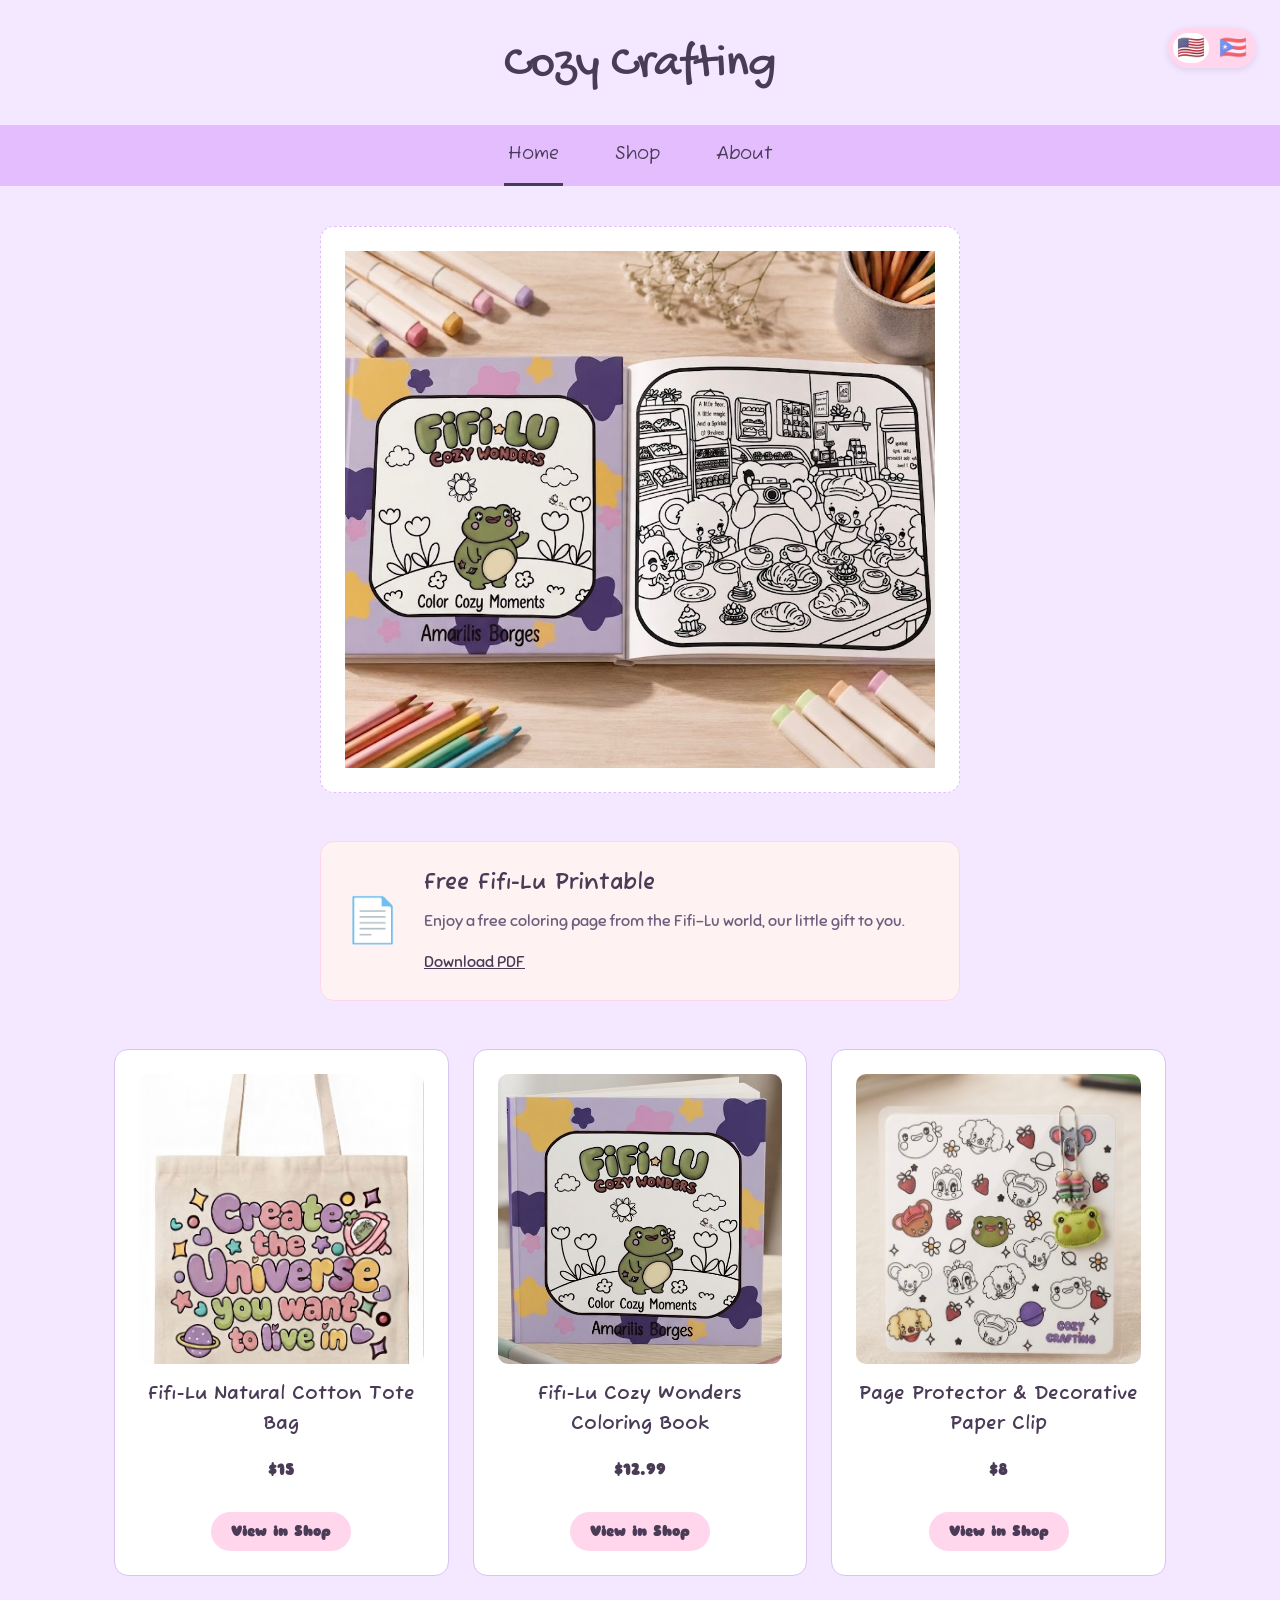
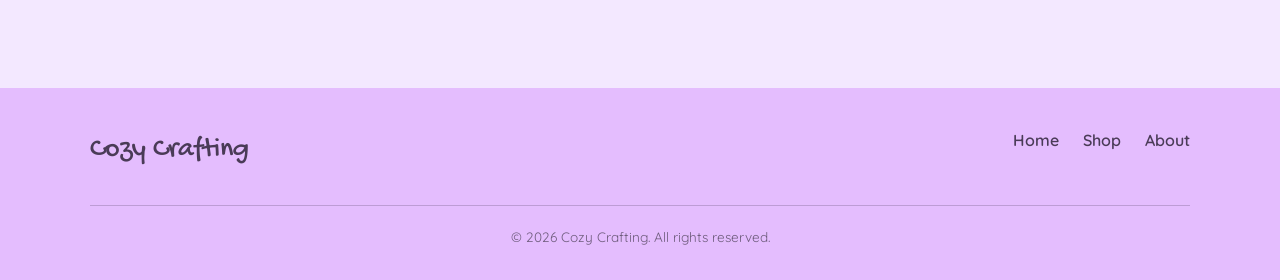
==== index.html @ b417ae80 "edited file" ====
<!DOCTYPE html>
<html lang="en">
<head>
  <meta charset="UTF-8" />
  <meta name="viewport" content="width=device-width, initial-scale=1.0" />
  <link rel="icon" type="image/png" href="/assets/c2.png">
  <link rel="apple-touch-icon" href="/assets/c2.png">
  <meta name="apple-mobile-web-app-title" content="Cozy Crafting">
  <title data-en="Cozy Crafting | Handmade with Love" data-es="Cozy Crafting | Hecho a Mano con Amor">Cozy Crafting | Handmade with Love</title>
  <link rel="stylesheet" href="styles.css" />
  <style>
    .site-container {
      position: relative;
      min-height: 800px;
    }
    .real-content {
      padding: 20px;
    }

  </style>
</head>
<body>

  <header class="site-header">
    <a href="index.html" class="site-title">Cozy Crafting</a>

    <div class="lang-toggle" role="group" aria-label="Language selector">
      <button class="lang-btn" data-lang-btn="en" aria-pressed="true" aria-label="English">
        <span class="flag" aria-hidden="true">🇺🇸</span>
      </button>
      <button class="lang-btn" data-lang-btn="es" aria-pressed="false" aria-label="Español">
        <span class="flag" aria-hidden="true">🇵🇷</span>
      </button>
    </div>
  </header>

  <nav class="site-nav">
    <ul>
      <li><a href="index.html" class="active" data-en="Home" data-es="Inicio">Home</a></li>
      <li><a href="shop.html" data-en="Shop" data-es="Tienda">Shop</a></li>
      <li><a href="about.html" data-en="About" data-es="Acerca de">About</a></li>
    </ul>
  </nav>

  <main>

    <div class="site-container">
      <!-- Hero card: Fifi-Lu Cozy Wonders Coloring book (current main product) -->
      <section class="card hero-card">
        <img class="product-photo" src="/assets/fifi-book-2.jpeg" alt=" Fifi-Lu Cozy Wonders" data-lightbox tabindex="0" role="button" aria-label="Enlarge photo" />
      </section>

      <!-- Free download promo -->
      <section class="card promo-card">
        <div class="promo-icon" aria-hidden="true">📄</div>
        <div class="promo-info">
          <h2 data-en="Free Fifi-Lu Printable" data-es="Imprimible Gratis de Fifi-Lu">Free Fifi-Lu Printable</h2>
          <p data-en="Enjoy a free coloring page from the Fifi-Lu world, our little gift to you." data-es="Disfruta de una página para colorear gratis del mundo de Fifi-Lu, nuestro pequeño regalo para ti.">Enjoy a free coloring page from the Fifi-Lu world, our little gift to you.</p>
          <a class="shop-link" href="/assets/FreeArtwork.pdf" download data-en="Download PDF" data-es="Descargar PDF">Download PDF</a>
        </div>
      </section>

      <!-- Featured products -->
      <section class="product-grid" aria-label="Featured products">
        <div class="card product-card">
          <img class="product-photo" src="/assets/fifi-tote.jpeg" alt="Fifi-Lu Natural Cotton Tote Bag" data-lightbox tabindex="0" role="button" aria-label="Enlarge photo" />
          <h3 data-en="Fifi-Lu Natural Cotton Tote Bag" data-es="Bolso Tote Fifi-Lu de Algodón Natural">Fifi-Lu Natural Cotton Tote Bag</h3>
          <p class="price-tag">$15</p>
          <a class="shop-link" href="shop.html#tote-bag" data-en="View in Shop" data-es="Ver en la Tienda">View in Shop</a>
        </div>
        <div class="card product-card">
          <img class="product-photo" src="/assets/fifi-book-1.jpeg" alt="Fifi-Lu Cozy Wonders Coloring Book" data-lightbox tabindex="0" role="button" aria-label="Enlarge photo" />
          <h3 data-en="Fifi-Lu Cozy Wonders Coloring Book" data-es="Libro para Colorear Fifi-Lu Cozy Wonders">Fifi-Lu Cozy Wonders Coloring Book</h3>
          <p class="price-tag">$12.99</p>
          <a class="shop-link" href="shop.html#coloring-book" data-en="View in Shop" data-es="Ver en la Tienda">View in Shop</a>
        </div>
        <div class="card product-card">
          <img class="product-photo" src="/assets/fifi-clip.jpeg" alt="Page Protector & Decorative Paper Clip" data-lightbox tabindex="0" role="button" aria-label="Enlarge photo" />
          <h3 data-en="Page Protector &amp; Decorative Paper Clip" data-es="Protector de Página y Clip Decorativo">Page Protector &amp; Decorative Paper Clip</h3>
          <p class="price-tag">$8</p>
          <a class="shop-link" href="shop.html#page-protector" data-en="View in Shop" data-es="Ver en la Tienda">View in Shop</a>
        </div>
      </section>
    </div>

  </main>

  <footer class="site-footer">
    <div class="footer-inner">
      <div class="footer-brand">Cozy Crafting</div>
      <nav class="footer-nav" aria-label="Footer navigation">
        <ul>
          <li><a href="index.html" data-en="Home" data-es="Inicio">Home</a></li>
          <li><a href="shop.html" data-en="Shop" data-es="Tienda">Shop</a></li>
          <li><a href="about.html" data-en="About" data-es="Acerca de">About</a></li>
        </ul>
      </nav>
    </div>
    <p class="footer-bottom" data-en="© 2026 Cozy Crafting. All rights reserved." data-es="© 2026 Cozy Crafting. Todos los derechos reservados.">© 2026 Cozy Crafting. All rights reserved.</p>
  </footer>

  <script src="script.js"></script>
</body>
</html>
---- styles.css ----
/* ============================================
   Cozy Crafting — styles.css
   Palette: "Lilás Dream"
   ============================================ */

@import url('https://fonts.googleapis.com/css2?family=Gochi+Hand&family=Fuzzy+Bubbles:wght@400;700&family=Sniglet:wght@400;800&family=Quicksand:wght@400;500;600;700&display=swap');

:root {
  /* Lilás Dream palette (from client's actual brand palette) */
  --lilac-deep:   #E4BDFE;
  --lilac-mid:    #D8C4F2;
  --lilac-light:  #F3E8FF;
  --pink-soft:    #FFD6EC;
  --pink-pale:    #FFF2F2;

  /* Working aliases so the rest of the file reads by role, not by hex */
  --color-bg:        var(--lilac-light);
  --color-surface:   #FFFFFF;
  --color-nav:       var(--lilac-deep);
  --color-accent:    var(--lilac-mid);
  --color-accent-2:  var(--pink-soft);
  --color-border:    var(--lilac-mid);
  --color-text:      #4A3B57;
  --color-text-soft: #6E5C7C;
  --color-text-nav:  #4A3B57;

  /* Type */
  --font-display: 'Gochi Hand', cursive;      /* h1 */
  --font-heading: 'Fuzzy Bubbles', cursive;   /* h2, h3 */
  --font-body:    'Sniglet', sans-serif;      /* p */
  --font-footer:  'Quicksand', sans-serif;    /* footer */

  --radius: 14px;
  --max-width: 1100px;
}

* {
  box-sizing: border-box;
}

html {
  scroll-behavior: smooth;
}

body {
  margin: 0;
  background: var(--color-bg);
  color: var(--color-text);
  font-family: var(--font-body);
  line-height: 1.6;
}

img {
  max-width: 100%;
  display: block;
}

a {
  color: inherit;
}

/* ---------- Header ---------- */
.site-header {
  display: flex;
  align-items: center;
  justify-content: center;
  position: relative;
  padding: 1.75rem 1.5rem 1.25rem;
  background: var(--color-bg);
}

.site-title {
  font-family: var(--font-display);
  font-size: 3rem;
  font-weight: 400;
  margin: 0;
  color: var(--color-text);
  text-decoration: none;
}

/* Language toggle (flag pair, top right) */
.lang-toggle {
  position: absolute;
  top: 1.75rem;
  right: 1.5rem;
  display: flex;
  gap: 0.4rem;
  background: var(--color-accent-2);
  padding: 0.3rem;
  border-radius: 999px;
  box-shadow: 0 2px 6px rgba(150, 100, 170, 0.2);
}

.lang-btn {
  border: none;
  background: transparent;
  cursor: pointer;
  padding: 0.25rem;
  border-radius: 999px;
  line-height: 0;
  opacity: 0.55;
  transition: opacity 0.2s ease, transform 0.2s ease;
}

.lang-btn .flag {
  font-size: 1.4rem;
  line-height: 1;
}

.lang-btn:hover {
  transform: translateY(-1px);
}

.lang-btn.active {
  opacity: 1;
  background: var(--color-surface);
}

/* ---------- Nav ---------- */
.site-nav {
  background: var(--color-nav);
}

.site-nav ul {
  list-style: none;
  margin: 0;
  padding: 0;
  display: flex;
  justify-content: center;
  gap: 3rem;
  flex-wrap: wrap;
}

.site-nav a {
  display: block;
  padding: 0.9rem 0.25rem;
  font-family: var(--font-heading);
  font-size: 1.15rem;
  color: var(--color-text-nav);
  text-decoration: none;
  border-bottom: 3px solid transparent;
  transition: border-color 0.2s ease;
}

.site-nav a:hover,
.site-nav a.active {
  border-bottom-color: var(--color-text-nav);
}

/* ---------- Main / layout ---------- */
main {
  max-width: var(--max-width);
  margin: 0 auto;
  padding: 2.5rem 1.5rem 4rem;
}

.page-heading {
  font-family: var(--font-heading);
  font-size: 2rem;
  text-align: center;
  margin: 0 0 0.5rem;
}

.page-subheading {
  text-align: center;
  color: var(--color-text-soft);
  max-width: 40rem;
  margin: 0 auto 2.5rem;
}

/* ---------- Cards ---------- */
.card {
  background: var(--color-surface);
  border: 1px solid var(--color-border);
  border-radius: var(--radius);
  padding: 1.5rem;
}

.card h3 {
  font-family: var(--font-heading);
  margin-top: 0;
}

/* Hero card */
.hero-card {
  max-width: 40rem;
  margin: 0 auto 3rem;
  min-height: 320px;
  display: flex;
  align-items: center;
  justify-content: center;
  text-align: center;
  border-style: dashed;
  border-color: var(--lilac-deep);
  color: var(--color-text-soft);
}

/* Feature grid (2x2 on desktop) */
.feature-grid {
  display: grid;
  grid-template-columns: repeat(2, minmax(0, 1fr));
  gap: 1.5rem;
  max-width: 44rem;
  margin: 0 auto;
}

.feature-card {
  min-height: 180px;
  display: flex;
  align-items: center;
  justify-content: center;
  text-align: center;
  border-style: dashed;
  color: var(--color-text-soft);
}

/* Shop grid (homepage teaser cards) */
.product-grid {
  display: grid;
  grid-template-columns: repeat(auto-fit, minmax(220px, 1fr));
  gap: 1.5rem;
}

.product-card {
  text-align: center;
}

.product-card .product-photo,
.product-card .product-image-placeholder {
  width: 100%;
  height: 290px;
  border-radius: 10px;
  object-fit: cover;
  margin-bottom: 1rem;
  background: var(--color-accent-2);
}

.product-card .price-tag {
  font-weight: 700;
  color: var(--color-text);
}

.product-card .shop-link {
  display: inline-block;
  margin-top: 0.75rem;
  padding: 0.5rem 1.25rem;
  border-radius: 999px;
  background: var(--color-accent-2);
  color: var(--color-text);
  text-decoration: none;
  font-weight: 700;
  font-size: 0.9rem;
  transition: background 0.2s ease;
}

.product-card .shop-link:hover {
  background: var(--lilac-deep);
}

/* Full product listings (shop page) */
.shop-listings {
  display: flex;
  flex-direction: column;
  gap: 2.5rem;
  max-width: 48rem;
  margin: 0 auto;
}

.product-listing {
  display: flex;
  flex-wrap: wrap;
  gap: 1.75rem;
  scroll-margin-top: 1.5rem;
}

.product-photos {
  flex: 0 0 290px;
  max-width: 260px;
  display: flex;
  flex-direction: column;
  gap: 0.5rem;
}

.product-photos img {
  width: 100%;
  border-radius: 10px;
  object-fit: cover;
}

.product-info {
  flex: 1 1 260px;
}

.product-info .price-tag {
  font-family: var(--font-heading);
  font-size: 1.35rem;
  margin: 0 0 1rem;
}

.product-info .details-list {
  margin: 1rem 0 0;
  padding-left: 1.1rem;
}

.product-info .details-list li {
  margin-bottom: 0.35rem;
}

/* About page */
.about-content {
  max-width: 40rem;
  margin: 0 auto 2rem;
  display: grid;
  gap: 2rem;
}

.about-photo {
  height: 500px;
  border-radius: var(--radius);
  overflow: hidden;
}

.about-photo img {
  width: 100%;
  height: 100%;
  object-fit: cover;
  display: block;
}

/* ---------- Footer ---------- */
.site-footer {
  background: var(--color-nav);
  font-family: var(--font-footer);
  padding: 2.5rem 1.5rem 2rem;
  margin-top: 3rem;
}

.footer-inner {
  max-width: var(--max-width);
  margin: 0 auto;
  display: flex;
  flex-wrap: wrap;
  gap: 2rem;
  justify-content: space-between;
  align-items: flex-start;
}

.footer-brand {
  font-family: var(--font-display);
  font-size: 1.75rem;
}

.footer-nav ul {
  list-style: none;
  margin: 0;
  padding: 0;
  display: flex;
  gap: 1.5rem;
}

.footer-nav a {
  text-decoration: none;
  font-weight: 600;
}

.footer-bottom {
  max-width: var(--max-width);
  margin: 2rem auto 0;
  padding-top: 1.25rem;
  border-top: 1px solid rgba(74, 59, 87, 0.25);
  font-size: 0.85rem;
  text-align: center;
  color: var(--color-text-soft);
}

/* ---------- Promo card (free download) ---------- */
.promo-card {
  max-width: 40rem;
  margin: 0 auto 3rem;
  display: flex;
  align-items: center;
  gap: 1.5rem;
  background: var(--pink-pale);
  border-color: var(--pink-soft);
}

.promo-icon {
  flex: 0 0 auto;
  font-size: 2.75rem;
  line-height: 1;
}

.promo-info h2 {
  font-family: var(--font-heading);
  margin: 0 0 0.4rem;
  font-size: 1.4rem;
}

.promo-info p {
  margin: 0 0 1rem;
  color: var(--color-text-soft);
}

/* ---------- Modal / Lightbox ---------- */
body.modal-open {
  overflow: hidden;
}

.modal-overlay {
  position: fixed;
  inset: 0;
  background: rgba(74, 59, 87, 0.55);
  display: flex;
  align-items: center;
  justify-content: center;
  padding: 1.5rem;
  z-index: 100;
}

.modal-overlay[hidden] {
  display: none;
}

.modal-window {
  position: relative;
  background: var(--color-surface);
  border-radius: var(--radius);
  max-width: 42rem;
  width: 100%;
  max-height: 90vh;
  overflow-y: auto;
  padding: 2rem;
  box-shadow: 0 12px 30px rgba(74, 59, 87, 0.35);
}

.modal-close {
  position: absolute;
  top: 0.75rem;
  right: 0.75rem;
  width: 2.25rem;
  height: 2.25rem;
  border: none;
  border-radius: 50%;
  background: var(--color-accent-2);
  color: var(--color-text);
  font-size: 1.5rem;
  line-height: 1;
  cursor: pointer;
  display: flex;
  align-items: center;
  justify-content: center;
  transition: background 0.2s ease;
}

.modal-close:hover {
  background: var(--lilac-deep);
}

.modal-photo {
  width: 100%;
  max-height: 80vh;
  object-fit: contain;
  border-radius: 10px;
  display: block;
}

/* Enlarged product card inside the modal (shop page) */
.modal-window .product-listing {
  border: none;
  padding: 0;
  gap: 1.5rem;
}

.modal-window .product-photos {
  flex: 0 0 280px;
  max-width: 280px;
}

/* Clickable affordances */
.product-info h3[data-expand-card] {
  cursor: pointer;
  text-decoration: underline dotted;
  text-underline-offset: 4px;
}

.product-info h3[data-expand-card]:hover {
  color: var(--lilac-deep);
}

[data-lightbox] {
  cursor: zoom-in;
}

@media (max-width: 480px) {
  .promo-card {
    flex-direction: column;
    text-align: center;
  }
}

/* ---------- Responsive ---------- */
@media (max-width: 600px) {
  .site-title {
    font-size: 2.25rem;
  }

  .lang-toggle {
    top: 1.1rem;
    right: 1rem;
  }

  .site-nav ul {
    gap: 1.5rem;
  }

  .feature-grid {
    grid-template-columns: 1fr;
  }

  .footer-inner {
    flex-direction: column;
  }
}

/* Respect reduced motion preferences */
@media (prefers-reduced-motion: reduce) {
  html {
    scroll-behavior: auto;
  }

  * {
    transition: none !important;
  }
}

/* Visible keyboard focus */
a:focus-visible,
button:focus-visible {
  outline: 2px solid var(--lilac-deep);
  outline-offset: 2px;
}
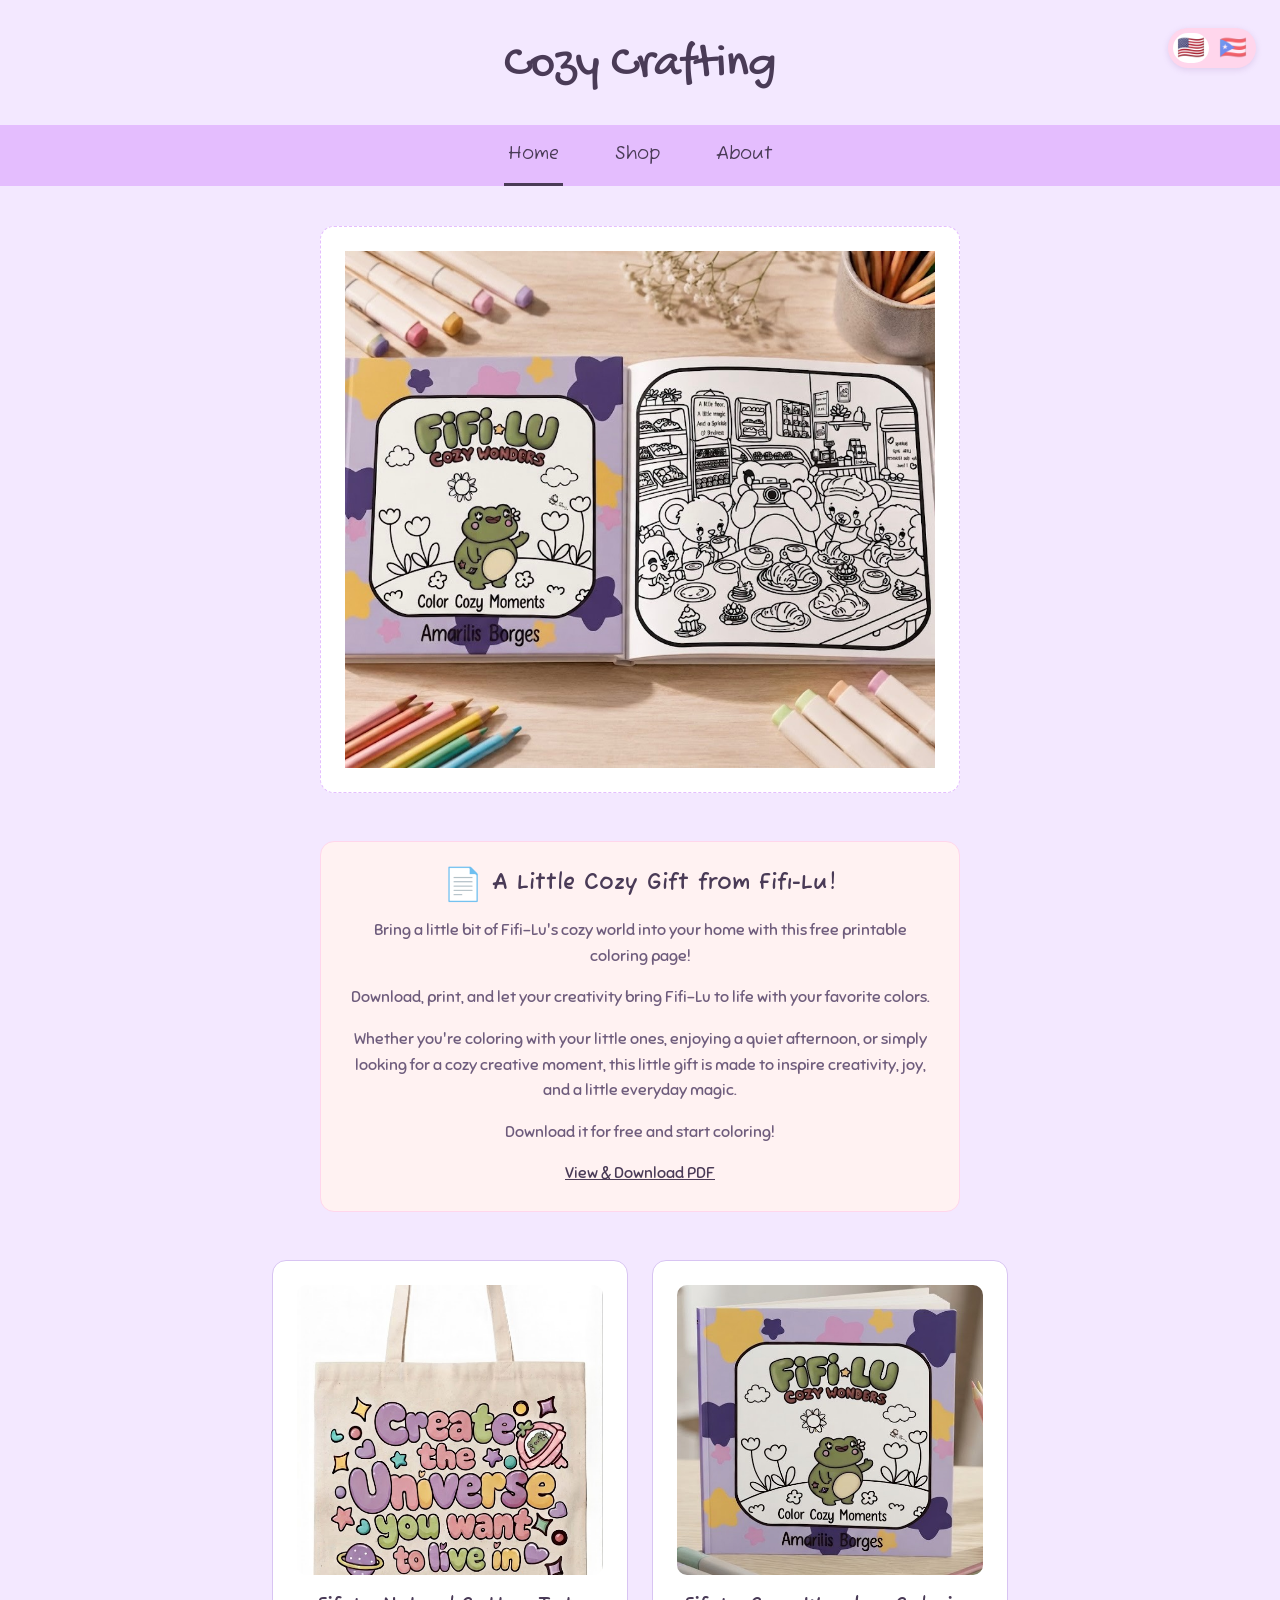
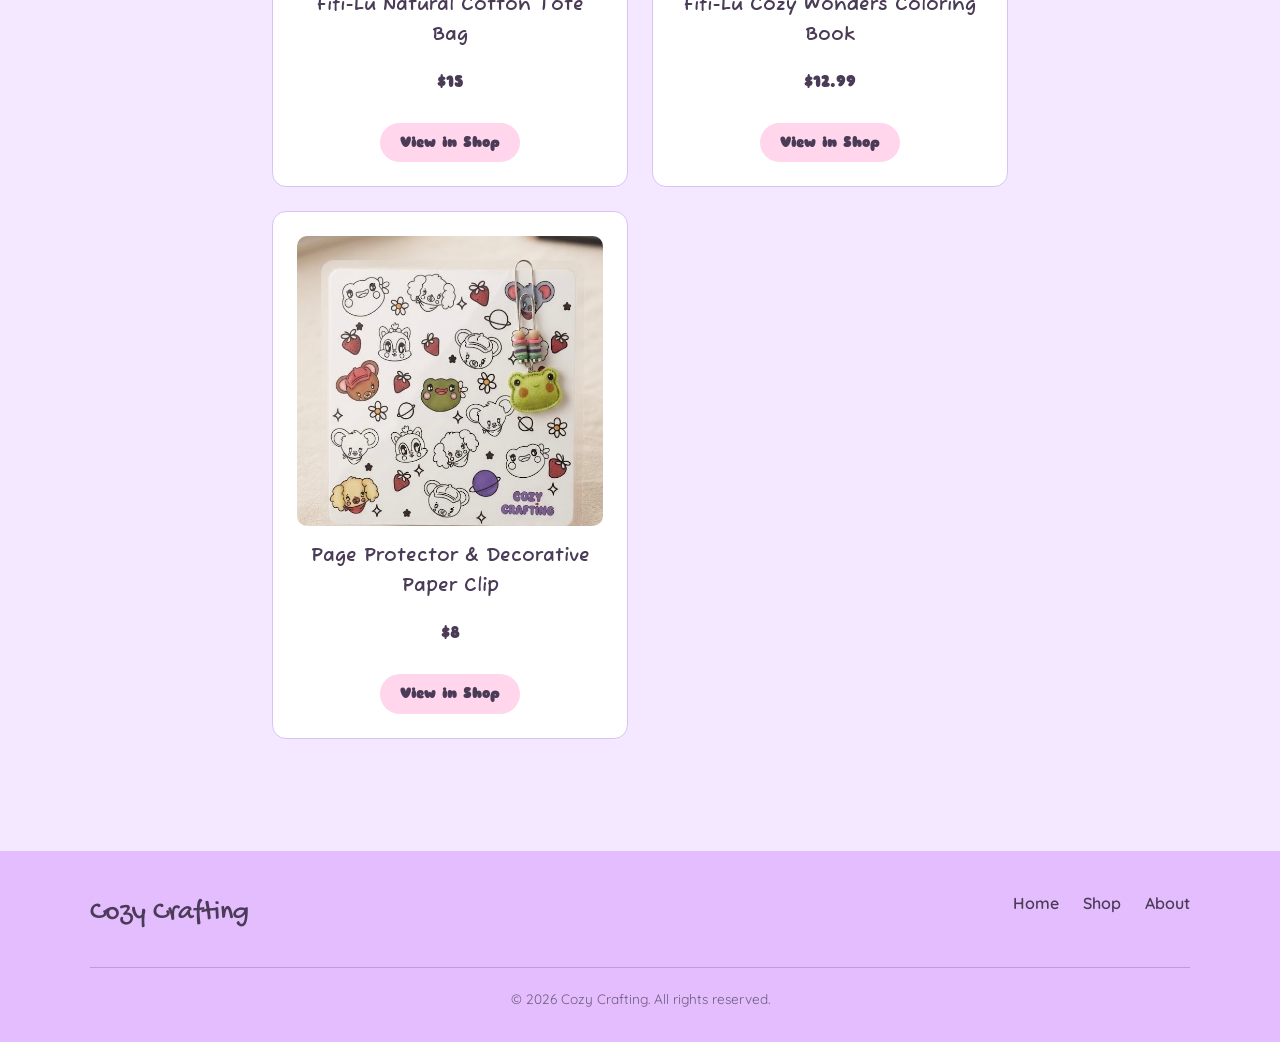
==== commit 097c48fd: "edited file" ====
--- a/index.html
+++ b/index.html
@@ -52,12 +52,15 @@
 
       <!-- Free download promo -->
       <section class="card promo-card">
-        <div class="promo-icon" aria-hidden="true">📄</div>
-        <div class="promo-info">
-          <h2 data-en="Free Fifi-Lu Printable" data-es="Imprimible Gratis de Fifi-Lu">Free Fifi-Lu Printable</h2>
-          <p data-en="Enjoy a free coloring page from the Fifi-Lu world, our little gift to you." data-es="Disfruta de una página para colorear gratis del mundo de Fifi-Lu, nuestro pequeño regalo para ti.">Enjoy a free coloring page from the Fifi-Lu world, our little gift to you.</p>
-          <a class="shop-link" href="/assets/FreeArtwork.pdf" download data-en="Download PDF" data-es="Descargar PDF">Download PDF</a>
+        <div class="promo-header">
+          <span class="promo-icon" aria-hidden="true">📄</span>
+          <h2 data-en="A Little Cozy Gift from Fifi-Lu!" data-es="¡Un Pequeño Regalo Cozy de Fifi-Lu!">A Little Cozy Gift from Fifi-Lu!</h2>
         </div>
+        <p data-en="Bring a little bit of Fifi-Lu's cozy world into your home with this free printable coloring page!" data-es="Trae un poquito del mundo cozy de Fifi-Lu a tu hogar con esta página para colorear imprimible y gratuita.">Bring a little bit of Fifi-Lu's cozy world into your home with this free printable coloring page!</p>
+        <p data-en="Download, print, and let your creativity bring Fifi-Lu to life with your favorite colors." data-es="Descarga, imprime y deja que tu creatividad le dé vida a Fifi-Lu con tus colores favoritos.">Download, print, and let your creativity bring Fifi-Lu to life with your favorite colors.</p>
+        <p data-en="Whether you're coloring with your little ones, enjoying a quiet afternoon, or simply looking for a cozy creative moment, this little gift is made to inspire creativity, joy, and a little everyday magic." data-es="Ya sea coloreando con los más pequeños, disfrutando de una tarde tranquila o simplemente buscando un momento creativo y cozy, este pequeño regalo está hecho para inspirar creatividad, alegría y un poco de magia cotidiana.">Whether you're coloring with your little ones, enjoying a quiet afternoon, or simply looking for a cozy creative moment, this little gift is made to inspire creativity, joy, and a little everyday magic.</p>
+        <p data-en="Download it for free and start coloring!" data-es="¡Descárgala gratis y comienza a colorear!">Download it for free and start coloring!</p>
+        <a class="shop-link" href="/assets/FreeArtwork.pdf" target="_blank" rel="noopener" data-en="View &amp; Download PDF" data-es="Ver y Descargar PDF">View &amp; Download PDF</a>
       </section>
 
       <!-- Featured products -->
--- a/styles.css
+++ b/styles.css
@@ -217,8 +217,10 @@
 /* Shop grid (homepage teaser cards) */
 .product-grid {
   display: grid;
-  grid-template-columns: repeat(auto-fit, minmax(220px, 1fr));
+  grid-template-columns: repeat(2, minmax(0, 1fr));
   gap: 1.5rem;
+  max-width: 46rem;
+  margin: 0 auto;
 }
 
 .product-card {
@@ -377,28 +379,37 @@
 .promo-card {
   max-width: 40rem;
   margin: 0 auto 3rem;
-  display: flex;
-  align-items: center;
-  gap: 1.5rem;
+  text-align: center;
   background: var(--pink-pale);
   border-color: var(--pink-soft);
 }
 
+.promo-header {
+  display: flex;
+  align-items: center;
+  justify-content: center;
+  gap: 0.6rem;
+  margin-bottom: 1rem;
+}
+
 .promo-icon {
-  flex: 0 0 auto;
-  font-size: 2.75rem;
+  font-size: 2rem;
   line-height: 1;
 }
 
-.promo-info h2 {
+.promo-card h2 {
   font-family: var(--font-heading);
-  margin: 0 0 0.4rem;
+  margin: 0;
   font-size: 1.4rem;
 }
 
-.promo-info p {
+.promo-card p {
   margin: 0 0 1rem;
   color: var(--color-text-soft);
+}
+
+.promo-card .shop-link {
+  margin-top: 0.5rem;
 }
 
 /* ---------- Modal / Lightbox ---------- */
@@ -491,13 +502,6 @@
   cursor: zoom-in;
 }
 
-@media (max-width: 480px) {
-  .promo-card {
-    flex-direction: column;
-    text-align: center;
-  }
-}
-
 /* ---------- Responsive ---------- */
 @media (max-width: 600px) {
   .site-title {
@@ -514,6 +518,10 @@
   }
 
   .feature-grid {
+    grid-template-columns: 1fr;
+  }
+
+  .product-grid {
     grid-template-columns: 1fr;
   }
 
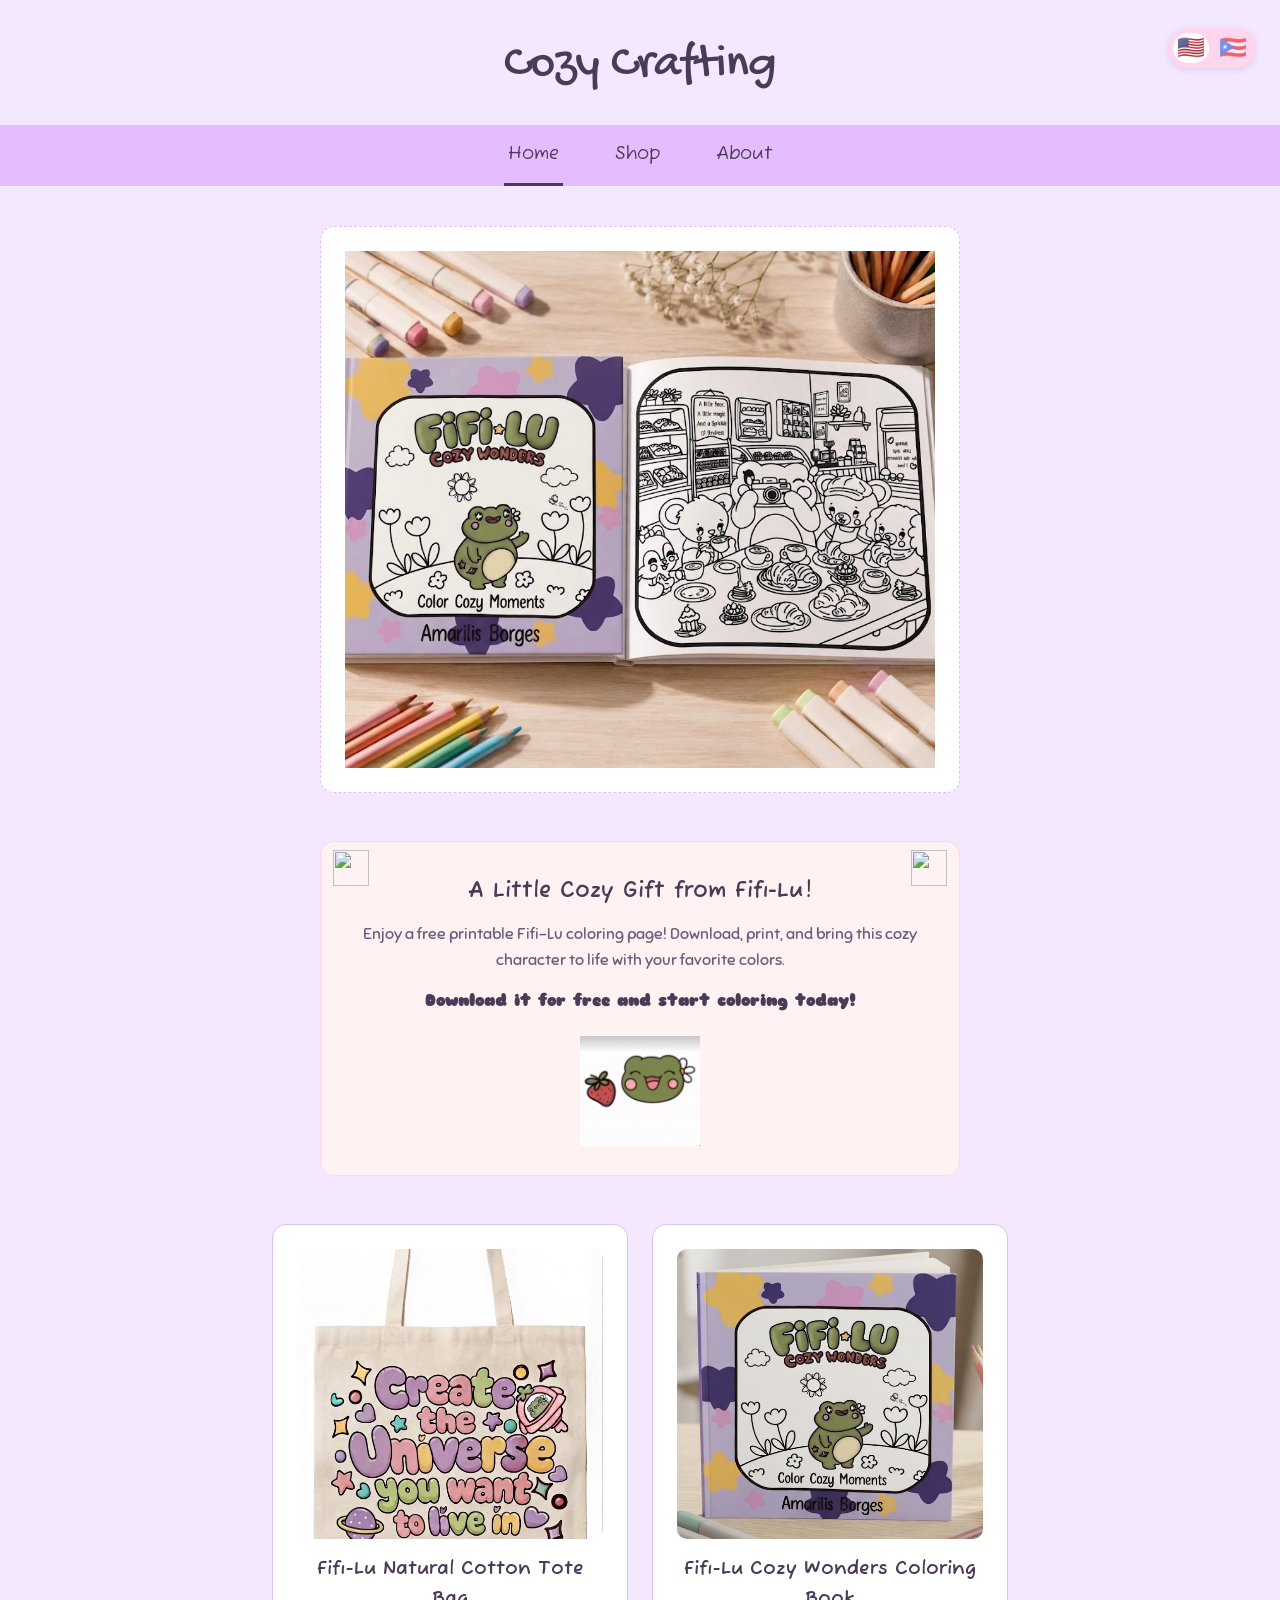
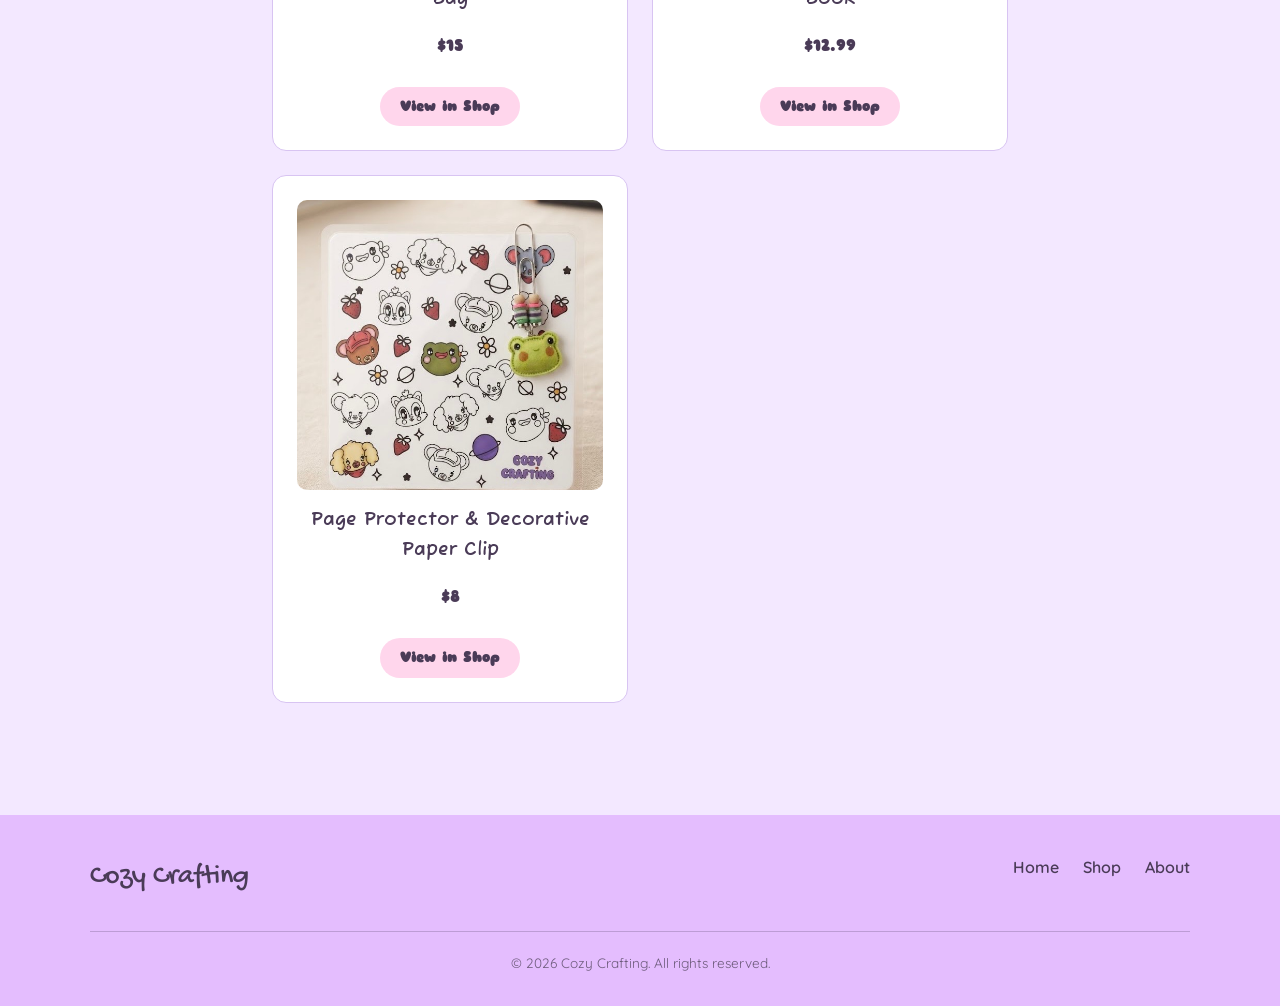
==== commit c53dd242: "edited file" ====
--- a/index.html
+++ b/index.html
@@ -51,17 +51,22 @@
       </section>
 
       <!-- Free download promo -->
-      <section class="card promo-card">
-        <div class="promo-header">
-          <span class="promo-icon" aria-hidden="true">📄</span>
-          <h2 data-en="A Little Cozy Gift from Fifi-Lu!" data-es="¡Un Pequeño Regalo Cozy de Fifi-Lu!">A Little Cozy Gift from Fifi-Lu!</h2>
-        </div>
-        <p data-en="Bring a little bit of Fifi-Lu's cozy world into your home with this free printable coloring page!" data-es="Trae un poquito del mundo cozy de Fifi-Lu a tu hogar con esta página para colorear imprimible y gratuita.">Bring a little bit of Fifi-Lu's cozy world into your home with this free printable coloring page!</p>
-        <p data-en="Download, print, and let your creativity bring Fifi-Lu to life with your favorite colors." data-es="Descarga, imprime y deja que tu creatividad le dé vida a Fifi-Lu con tus colores favoritos.">Download, print, and let your creativity bring Fifi-Lu to life with your favorite colors.</p>
-        <p data-en="Whether you're coloring with your little ones, enjoying a quiet afternoon, or simply looking for a cozy creative moment, this little gift is made to inspire creativity, joy, and a little everyday magic." data-es="Ya sea coloreando con los más pequeños, disfrutando de una tarde tranquila o simplemente buscando un momento creativo y cozy, este pequeño regalo está hecho para inspirar creatividad, alegría y un poco de magia cotidiana.">Whether you're coloring with your little ones, enjoying a quiet afternoon, or simply looking for a cozy creative moment, this little gift is made to inspire creativity, joy, and a little everyday magic.</p>
-        <p data-en="Download it for free and start coloring!" data-es="¡Descárgala gratis y comienza a colorear!">Download it for free and start coloring!</p>
-        <a class="shop-link" href="/assets/FreeArtwork.pdf" target="_blank" rel="noopener" data-en="View &amp; Download PDF" data-es="Ver y Descargar PDF">View &amp; Download PDF</a>
-      </section>
+      <a class="card promo-card" href="/assets/FreeArtwork.pdf" target="_blank" rel="noopener" aria-label="Download the free Fifi-Lu coloring page (PDF)">
+        <picture class="sparkle sparkle-left">
+          <source srcset="https://fonts.gstatic.com/s/e/notoemoji/latest/2728/512.webp" type="image/webp">
+          <img src="https://fonts.gstatic.com/s/e/notoemoji/latest/2728/512.gif" alt="" width="36" height="36">
+        </picture>
+        <picture class="sparkle sparkle-right">
+          <source srcset="https://fonts.gstatic.com/s/e/notoemoji/latest/2728/512.webp" type="image/webp">
+          <img src="https://fonts.gstatic.com/s/e/notoemoji/latest/2728/512.gif" alt="" width="36" height="36">
+        </picture>
+
+        <h2 data-en="A Little Cozy Gift from Fifi-Lu!" data-es="¡Un Pequeño Regalo Cozy de Fifi-Lu!">A Little Cozy Gift from Fifi-Lu!</h2>
+        <p data-en="Enjoy a free printable Fifi-Lu coloring page! Download, print, and bring this cozy character to life with your favorite colors." data-es="Trae un poquito del mundo cozy de Fifi-Lu a tu hogar con esta página para colorear imprimible y gratuita.">Enjoy a free printable Fifi-Lu coloring page! Download, print, and bring this cozy character to life with your favorite colors.</p>
+        <p class="promo-cta" data-en="Download it for free and start coloring today!" data-es="¡Descárgala gratis y comienza a colorear!">Download it for free and start coloring today!</p>
+
+        <img class="promo-character" src="/assets/fifi.gif" alt="Fifi-Lu" width="120" height="120" />
+      </a>
 
       <!-- Featured products -->
       <section class="product-grid" aria-label="Featured products">
--- a/styles.css
+++ b/styles.css
@@ -377,29 +377,26 @@
 
 /* ---------- Promo card (free download) ---------- */
 .promo-card {
+  position: relative;
+  display: block;
   max-width: 40rem;
   margin: 0 auto 3rem;
   text-align: center;
   background: var(--pink-pale);
   border-color: var(--pink-soft);
-}
-
-.promo-header {
-  display: flex;
-  align-items: center;
-  justify-content: center;
-  gap: 0.6rem;
-  margin-bottom: 1rem;
-}
-
-.promo-icon {
-  font-size: 2rem;
-  line-height: 1;
+  text-decoration: none;
+  color: inherit;
+  transition: transform 0.2s ease, box-shadow 0.2s ease;
+}
+
+.promo-card:hover {
+  transform: translateY(-2px);
+  box-shadow: 0 8px 20px rgba(150, 100, 170, 0.25);
 }
 
 .promo-card h2 {
   font-family: var(--font-heading);
-  margin: 0;
+  margin: 0.5rem 0 0.75rem;
   font-size: 1.4rem;
 }
 
@@ -408,8 +405,37 @@
   color: var(--color-text-soft);
 }
 
-.promo-card .shop-link {
-  margin-top: 0.5rem;
+.promo-card .promo-cta {
+  font-weight: 700;
+  color: var(--color-text);
+}
+
+.promo-character {
+  display: block;
+  margin: 0.5rem auto 0;
+  width: 120px;
+  height: 120px;
+  object-fit: contain;
+}
+
+.sparkle {
+  position: absolute;
+  top: 0.5rem;
+  pointer-events: none;
+}
+
+.sparkle-left {
+  left: 0.75rem;
+}
+
+.sparkle-right {
+  right: 0.75rem;
+}
+
+.sparkle img {
+  display: block;
+  width: 36px;
+  height: 36px;
 }
 
 /* ---------- Modal / Lightbox ---------- */
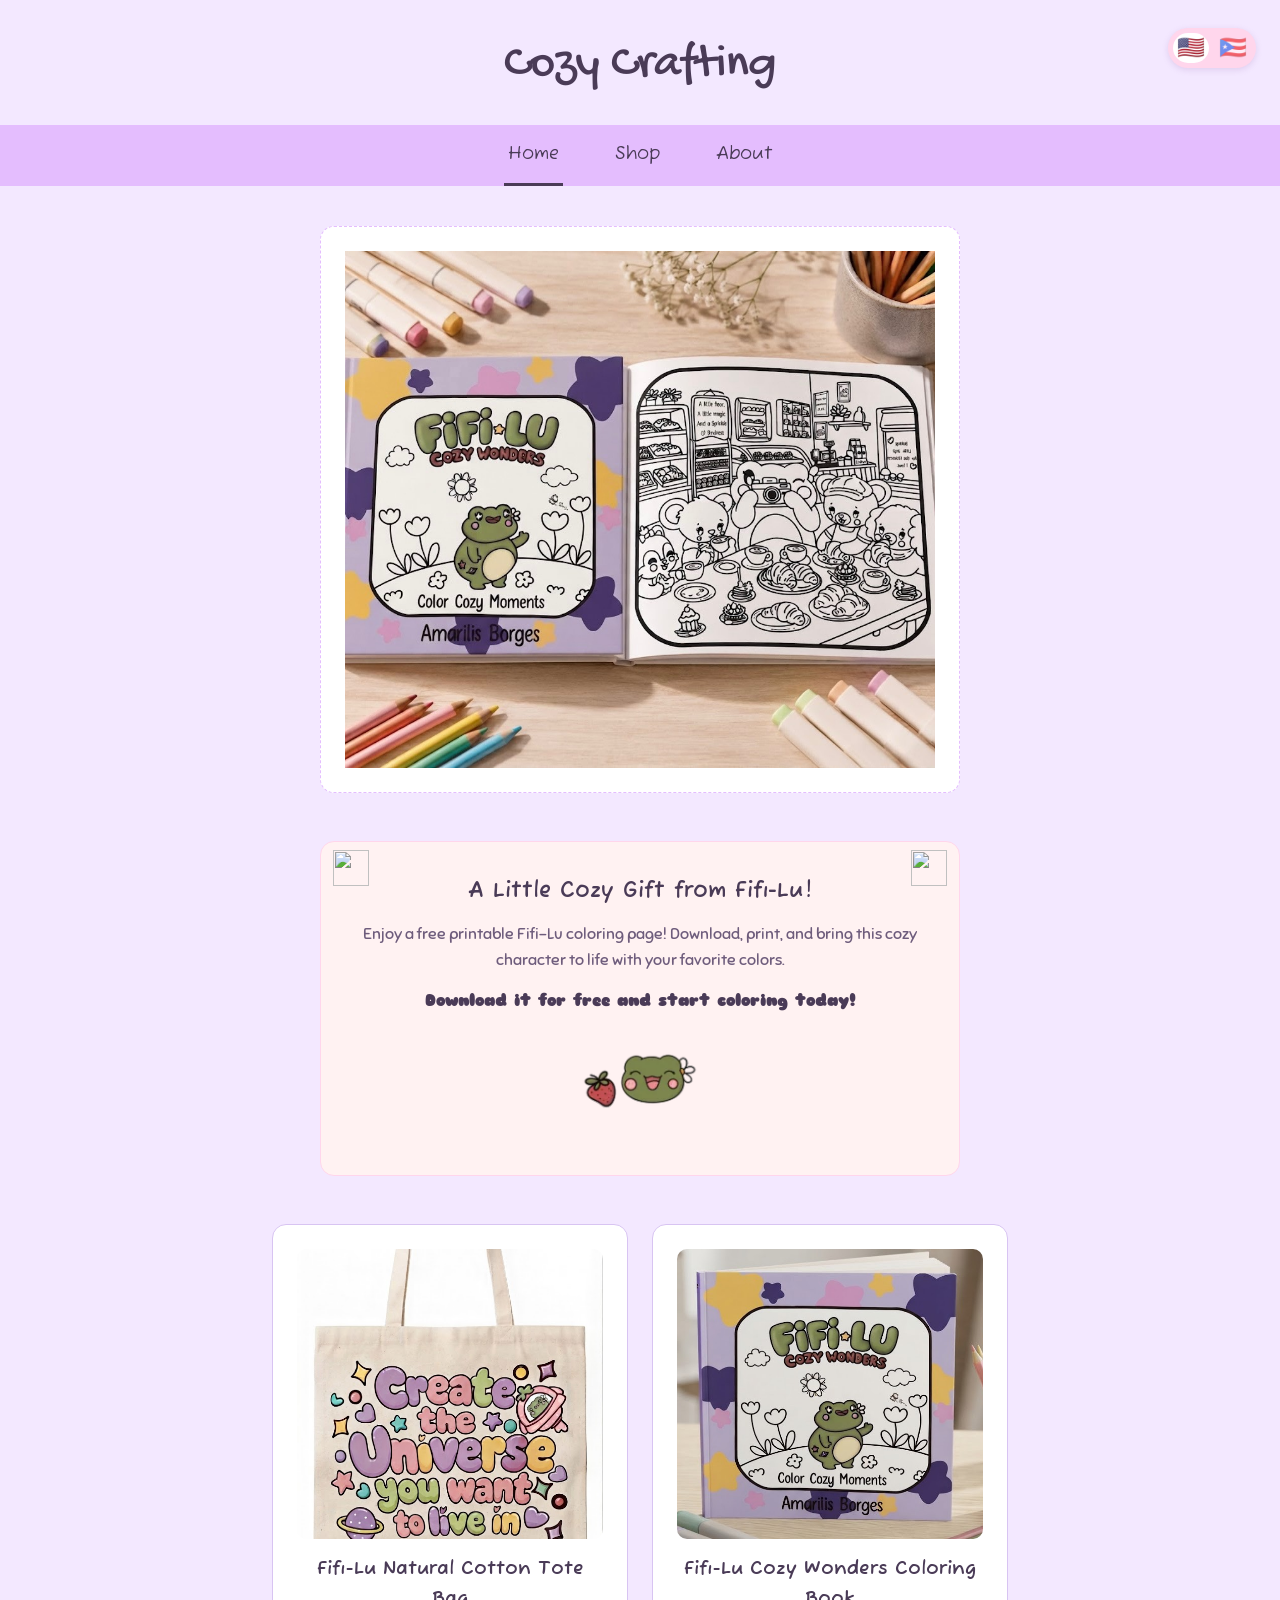
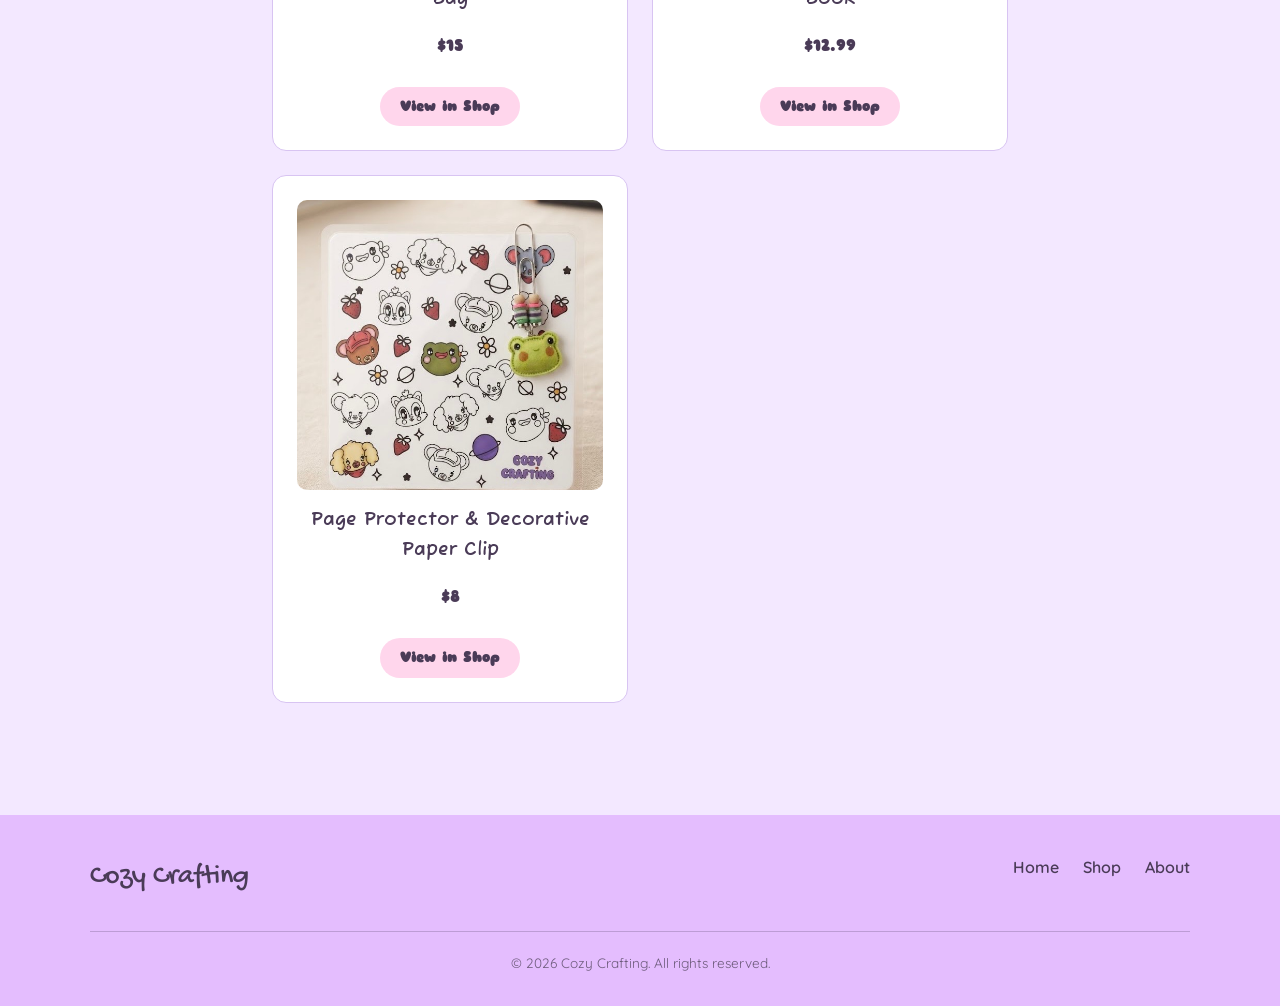
==== commit 51c3dc37: "edited file" ====
--- a/index.html
+++ b/index.html
@@ -65,7 +65,10 @@
         <p data-en="Enjoy a free printable Fifi-Lu coloring page! Download, print, and bring this cozy character to life with your favorite colors." data-es="Trae un poquito del mundo cozy de Fifi-Lu a tu hogar con esta página para colorear imprimible y gratuita.">Enjoy a free printable Fifi-Lu coloring page! Download, print, and bring this cozy character to life with your favorite colors.</p>
         <p class="promo-cta" data-en="Download it for free and start coloring today!" data-es="¡Descárgala gratis y comienza a colorear!">Download it for free and start coloring today!</p>
 
-        <img class="promo-character" src="/assets/fifi.gif" alt="Fifi-Lu" width="120" height="120" />
+        <picture>
+          <source srcset="/assets/fifi.webp" type="image/webp">
+          <img class="promo-character" src="/assets/fifi.gif" alt="Fifi-Lu" width="120" height="120" />
+        </picture>
       </a>
 
       <!-- Featured products -->
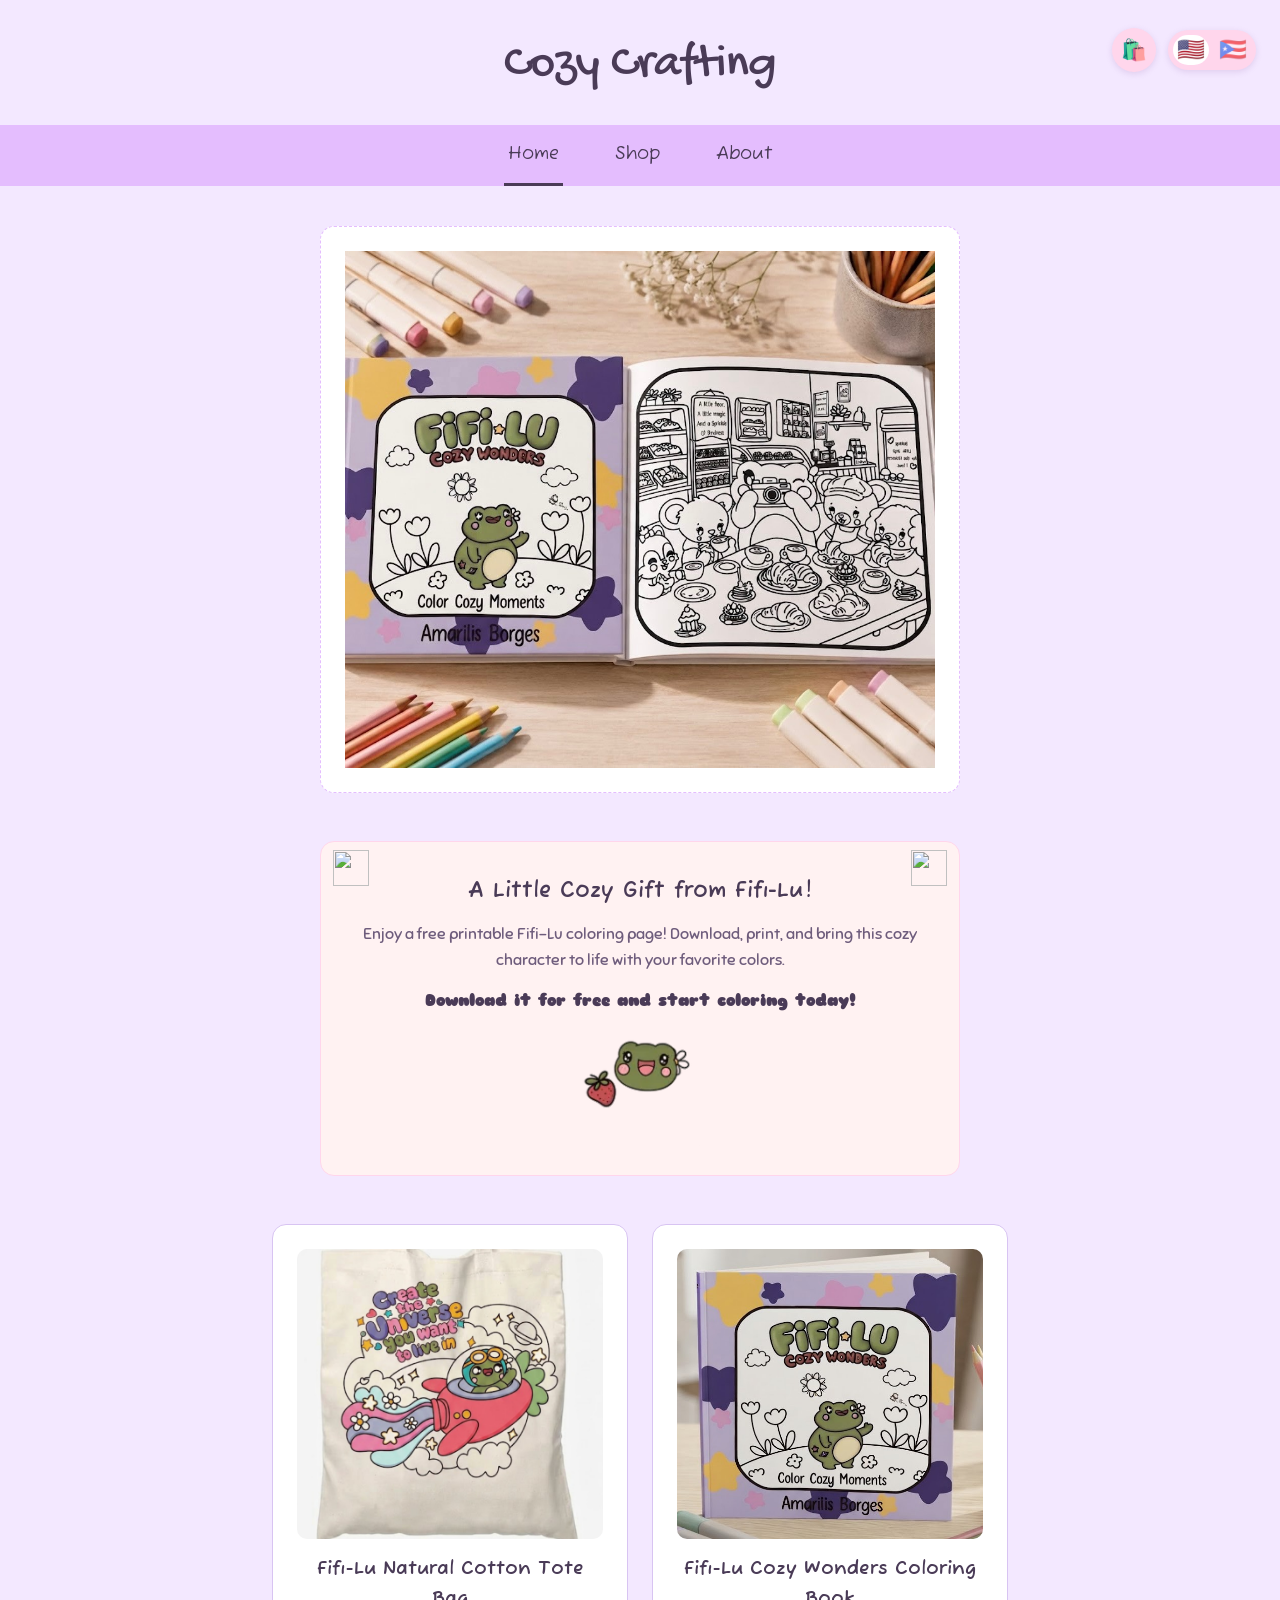
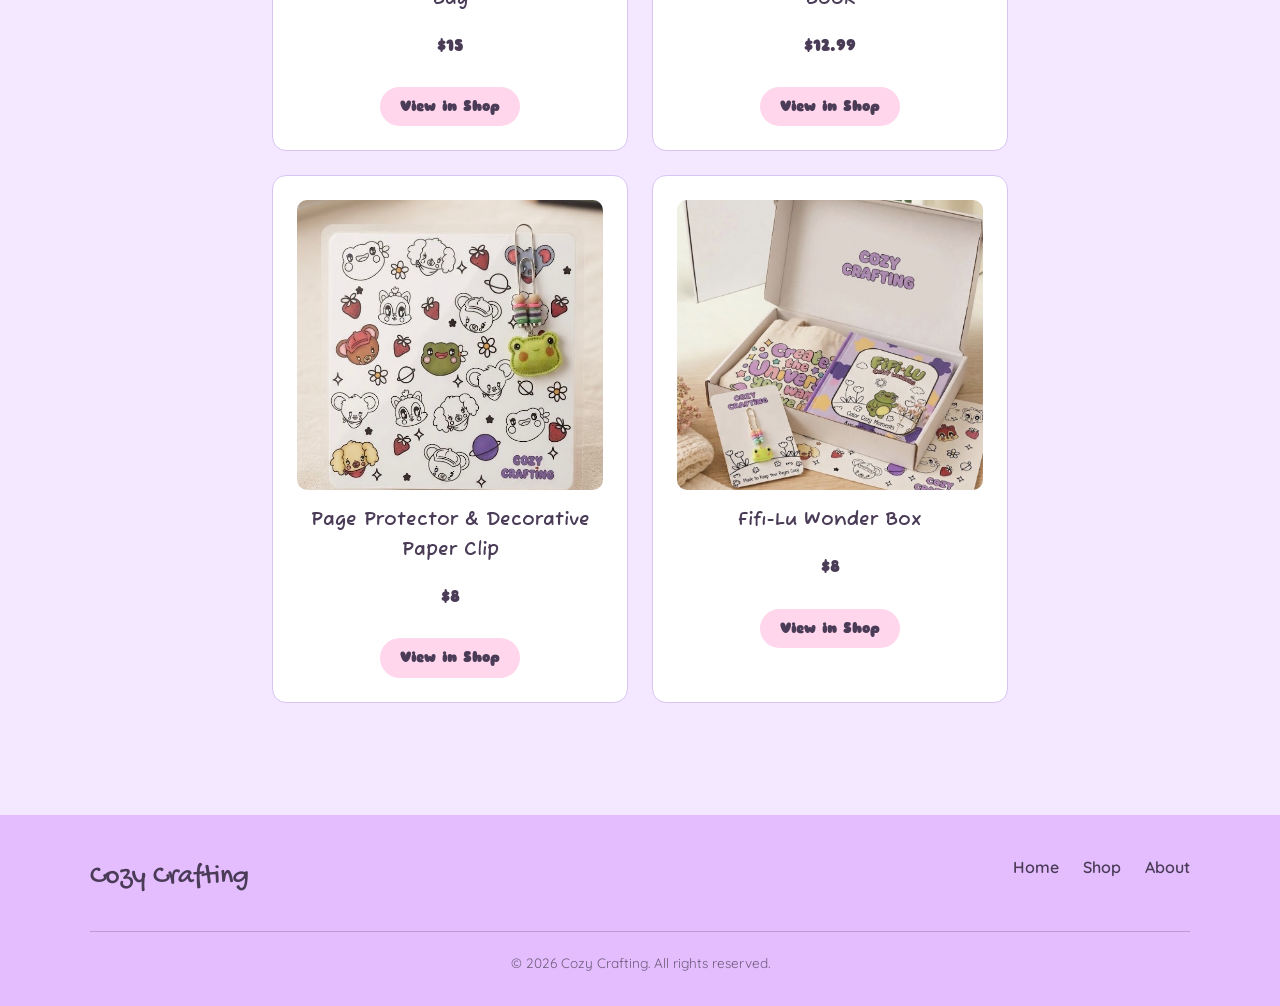
==== commit 8eaa9a87: "new updates" ====
--- a/index.html
+++ b/index.html
@@ -24,13 +24,20 @@
   <header class="site-header">
     <a href="index.html" class="site-title">Cozy Crafting</a>
 
-    <div class="lang-toggle" role="group" aria-label="Language selector">
-      <button class="lang-btn" data-lang-btn="en" aria-pressed="true" aria-label="English">
-        <span class="flag" aria-hidden="true">🇺🇸</span>
+    <div class="header-actions">
+      <button type="button" class="cart-toggle" data-cart-toggle aria-label="Open cart">
+        🛍️
+        <span class="cart-badge" data-cart-count hidden>0</span>
       </button>
-      <button class="lang-btn" data-lang-btn="es" aria-pressed="false" aria-label="Español">
-        <span class="flag" aria-hidden="true">🇵🇷</span>
-      </button>
+
+      <div class="lang-toggle" role="group" aria-label="Language selector">
+        <button class="lang-btn" data-lang-btn="en" aria-pressed="true" aria-label="English">
+          <span class="flag" aria-hidden="true">🇺🇸</span>
+        </button>
+        <button class="lang-btn" data-lang-btn="es" aria-pressed="false" aria-label="Español">
+          <span class="flag" aria-hidden="true">🇵🇷</span>
+        </button>
+      </div>
     </div>
   </header>
 
@@ -91,6 +98,12 @@
           <p class="price-tag">$8</p>
           <a class="shop-link" href="shop.html#page-protector" data-en="View in Shop" data-es="Ver en la Tienda">View in Shop</a>
         </div>
+        <div class="card product-card">
+          <img class="product-photo" src="/assets/box.jpg" alt="Fifi-Lu Wonder Box" data-lightbox tabindex="0" role="button" aria-label="Enlarge photo" />
+          <h3 data-en="Fifi-Lu Wonder Box" data-es="Fifi-Lu Wonder Box">Fifi-Lu Wonder Box</h3>
+          <p class="price-tag">$8</p>
+          <a class="shop-link" href="shop.html#page-protector" data-en="View in Shop" data-es="Ver en la Tienda">View in Shop</a>
+        </div>
       </section>
     </div>
 
@@ -111,5 +124,7 @@
   </footer>
 
   <script src="script.js"></script>
+  <script src="products.js"></script>
+  <script src="cart.js"></script>
 </body>
 </html>
--- a/styles.css
+++ b/styles.css
@@ -79,10 +79,16 @@
 }
 
 /* Language toggle (flag pair, top right) */
-.lang-toggle {
+.header-actions {
   position: absolute;
   top: 1.75rem;
   right: 1.5rem;
+  display: flex;
+  align-items: center;
+  gap: 0.75rem;
+}
+
+.lang-toggle {
   display: flex;
   gap: 0.4rem;
   background: var(--color-accent-2);
@@ -528,15 +534,240 @@
   cursor: zoom-in;
 }
 
+/* ---------- Cart icon + badge ---------- */
+.cart-toggle {
+  position: relative;
+  border: none;
+  background: var(--color-accent-2);
+  width: 44px;
+  height: 44px;
+  border-radius: 50%;
+  cursor: pointer;
+  display: flex;
+  align-items: center;
+  justify-content: center;
+  font-size: 1.3rem;
+  box-shadow: 0 2px 6px rgba(150, 100, 170, 0.2);
+  transition: background 0.2s ease;
+}
+
+.cart-toggle:hover {
+  background: var(--lilac-deep);
+}
+
+.cart-badge {
+  position: absolute;
+  top: -4px;
+  right: -4px;
+  min-width: 18px;
+  height: 18px;
+  padding: 0 4px;
+  border-radius: 999px;
+  background: var(--lilac-deep);
+  color: var(--color-text);
+  font-family: var(--font-footer);
+  font-size: 0.7rem;
+  font-weight: 700;
+  display: flex;
+  align-items: center;
+  justify-content: center;
+}
+
+.cart-badge[hidden] {
+  display: none;
+}
+
+/* ---------- Add to Cart button (shop listings) ---------- */
+.add-to-cart-btn {
+  display: inline-block;
+  margin-top: 0.75rem;
+  padding: 0.6rem 1.4rem;
+  border: none;
+  border-radius: 999px;
+  background: var(--lilac-mid);
+  color: var(--color-text);
+  font-family: var(--font-body);
+  font-weight: 700;
+  font-size: 0.95rem;
+  cursor: pointer;
+  transition: background 0.2s ease;
+}
+
+.add-to-cart-btn:hover {
+  background: var(--lilac-deep);
+}
+
+/* ---------- Cart drawer ---------- */
+.cart-drawer-overlay {
+  position: fixed;
+  inset: 0;
+  background: rgba(74, 59, 87, 0.45);
+  z-index: 110;
+  display: flex;
+  justify-content: flex-end;
+}
+
+.cart-drawer-overlay[hidden] {
+  display: none;
+}
+
+.cart-drawer-panel {
+  background: var(--color-surface);
+  width: 100%;
+  max-width: 24rem;
+  height: 100%;
+  display: flex;
+  flex-direction: column;
+  box-shadow: -8px 0 24px rgba(74, 59, 87, 0.3);
+  animation: slide-in-cart 0.2s ease;
+}
+
+@keyframes slide-in-cart {
+  from {
+    transform: translateX(100%);
+  }
+  to {
+    transform: translateX(0);
+  }
+}
+
+.cart-drawer-header {
+  display: flex;
+  align-items: center;
+  justify-content: space-between;
+  padding: 1.25rem 1.5rem;
+  border-bottom: 1px solid var(--color-border);
+}
+
+.cart-drawer-title {
+  font-family: var(--font-heading);
+  margin: 0;
+  font-size: 1.3rem;
+}
+
+.cart-drawer-close {
+  position: static;
+}
+
+.cart-drawer-body {
+  flex: 1;
+  overflow-y: auto;
+  padding: 1rem 1.5rem;
+}
+
+.cart-empty {
+  color: var(--color-text-soft);
+  text-align: center;
+  margin-top: 2rem;
+}
+
+.cart-row {
+  display: flex;
+  gap: 0.75rem;
+  padding: 0.85rem 0;
+  border-bottom: 1px solid var(--color-border);
+}
+
+.cart-row-image {
+  width: 64px;
+  height: 64px;
+  object-fit: cover;
+  border-radius: 8px;
+  flex: 0 0 auto;
+}
+
+.cart-row-info {
+  flex: 1;
+}
+
+.cart-row-name {
+  margin: 0 0 0.25rem;
+  font-weight: 700;
+  font-size: 0.95rem;
+}
+
+.cart-row-price {
+  margin: 0 0 0.5rem;
+  color: var(--color-text-soft);
+  font-size: 0.9rem;
+}
+
+.cart-row-controls {
+  display: flex;
+  align-items: center;
+  gap: 0.5rem;
+}
+
+.qty-btn {
+  width: 26px;
+  height: 26px;
+  border: 1px solid var(--color-border);
+  background: var(--color-surface);
+  border-radius: 50%;
+  cursor: pointer;
+  font-size: 1rem;
+  line-height: 1;
+  display: flex;
+  align-items: center;
+  justify-content: center;
+}
+
+.qty-btn:hover {
+  background: var(--pink-soft);
+}
+
+.qty-value {
+  min-width: 1.5rem;
+  text-align: center;
+  font-weight: 700;
+}
+
+.cart-remove {
+  margin-left: auto;
+  border: none;
+  background: none;
+  color: var(--color-text-soft);
+  font-size: 0.8rem;
+  text-decoration: underline;
+  cursor: pointer;
+}
+
+.cart-drawer-footer {
+  padding: 1.25rem 1.5rem;
+  border-top: 1px solid var(--color-border);
+}
+
+.cart-subtotal {
+  display: flex;
+  justify-content: space-between;
+  font-weight: 700;
+  margin-bottom: 1rem;
+  font-size: 1.05rem;
+}
+
+.cart-checkout-btn {
+  display: block;
+  width: 100%;
+  text-align: center;
+  border: none;
+  cursor: pointer;
+}
+
+.cart-checkout-btn:disabled {
+  opacity: 0.6;
+  cursor: default;
+}
+
 /* ---------- Responsive ---------- */
 @media (max-width: 600px) {
   .site-title {
     font-size: 2.25rem;
   }
 
-  .lang-toggle {
+  .header-actions {
     top: 1.1rem;
     right: 1rem;
+    gap: 0.5rem;
   }
 
   .site-nav ul {
@@ -553,6 +784,10 @@
 
   .footer-inner {
     flex-direction: column;
+  }
+
+  .cart-drawer-panel {
+    max-width: 100%;
   }
 }
 
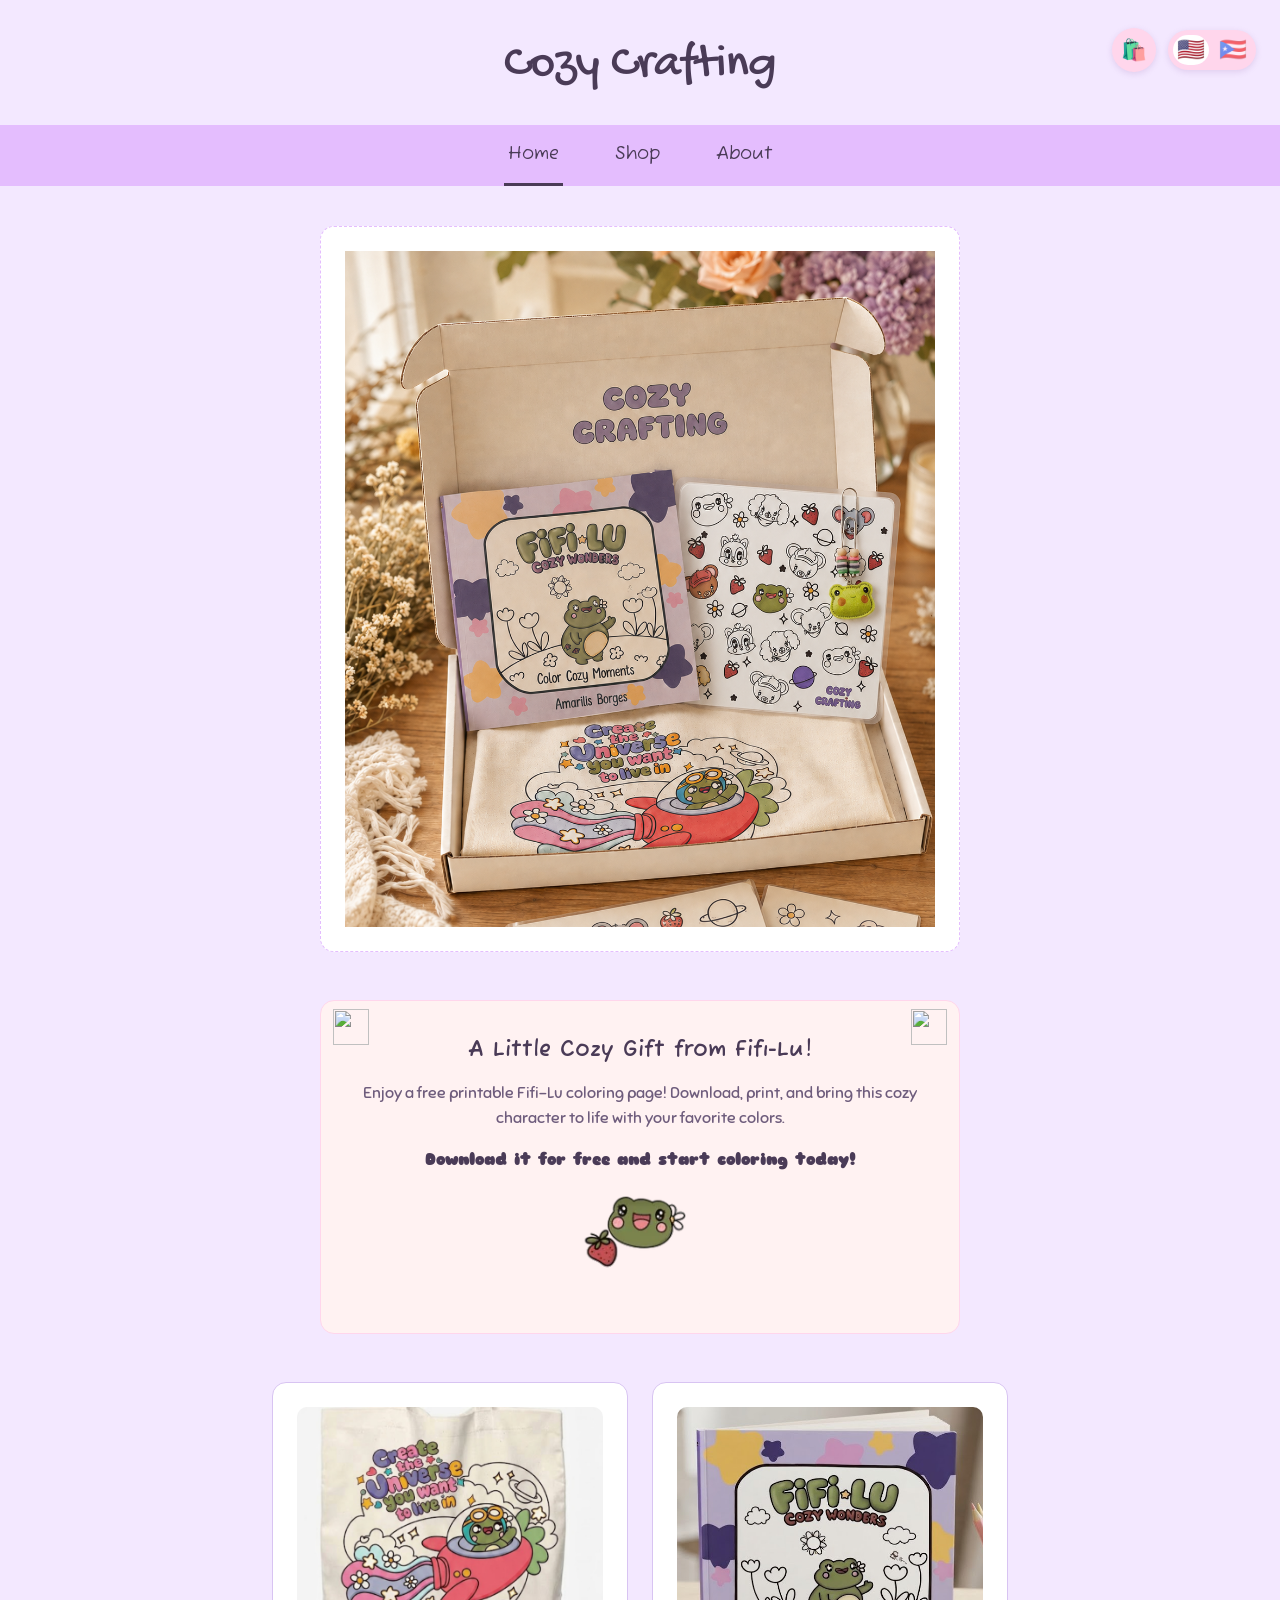
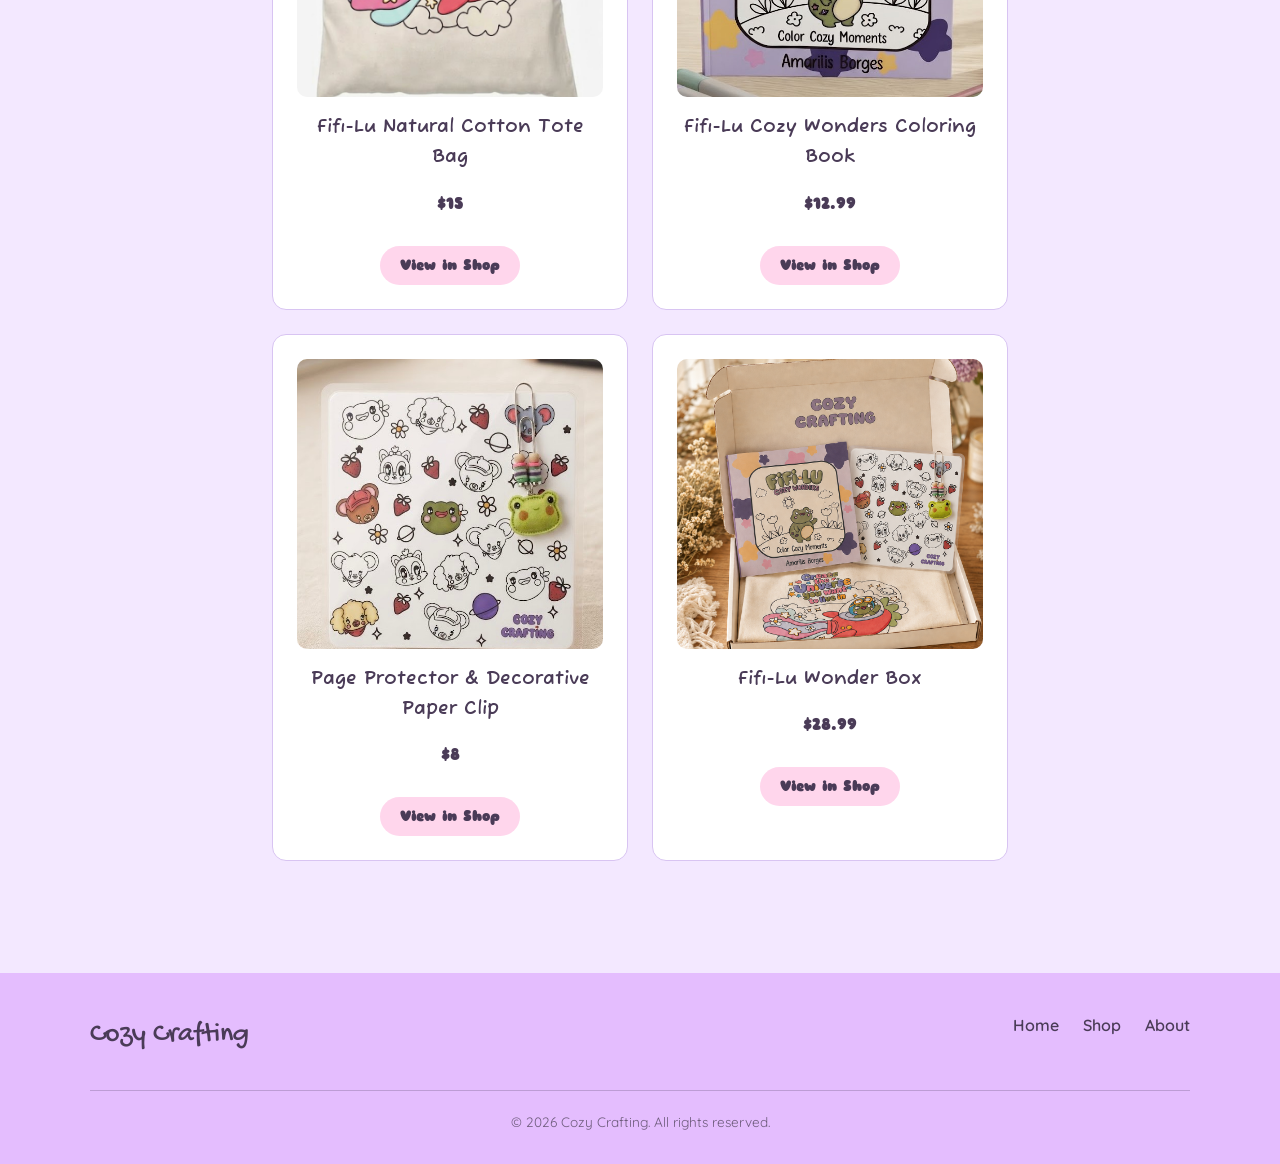
==== commit 155ccd8d: "new updates" ====
--- a/index.html
+++ b/index.html
@@ -54,7 +54,7 @@
     <div class="site-container">
       <!-- Hero card: Fifi-Lu Cozy Wonders Coloring book (current main product) -->
       <section class="card hero-card">
-        <img class="product-photo" src="/assets/fifi-book-2.jpeg" alt=" Fifi-Lu Cozy Wonders" data-lightbox tabindex="0" role="button" aria-label="Enlarge photo" />
+        <img class="product-photo" src="/assets/box.png" alt="Fifi-Lu Wonder Box" data-lightbox tabindex="0" role="button" aria-label="Enlarge photo" />
       </section>
 
       <!-- Free download promo -->
@@ -99,9 +99,9 @@
           <a class="shop-link" href="shop.html#page-protector" data-en="View in Shop" data-es="Ver en la Tienda">View in Shop</a>
         </div>
         <div class="card product-card">
-          <img class="product-photo" src="/assets/box.jpg" alt="Fifi-Lu Wonder Box" data-lightbox tabindex="0" role="button" aria-label="Enlarge photo" />
+          <img class="product-photo" src="/assets/box.png" alt="Fifi-Lu Wonder Box" data-lightbox tabindex="0" role="button" aria-label="Enlarge photo" />
           <h3 data-en="Fifi-Lu Wonder Box" data-es="Fifi-Lu Wonder Box">Fifi-Lu Wonder Box</h3>
-          <p class="price-tag">$8</p>
+          <p class="price-tag">$28.99</p>
           <a class="shop-link" href="shop.html#page-protector" data-en="View in Shop" data-es="Ver en la Tienda">View in Shop</a>
         </div>
       </section>
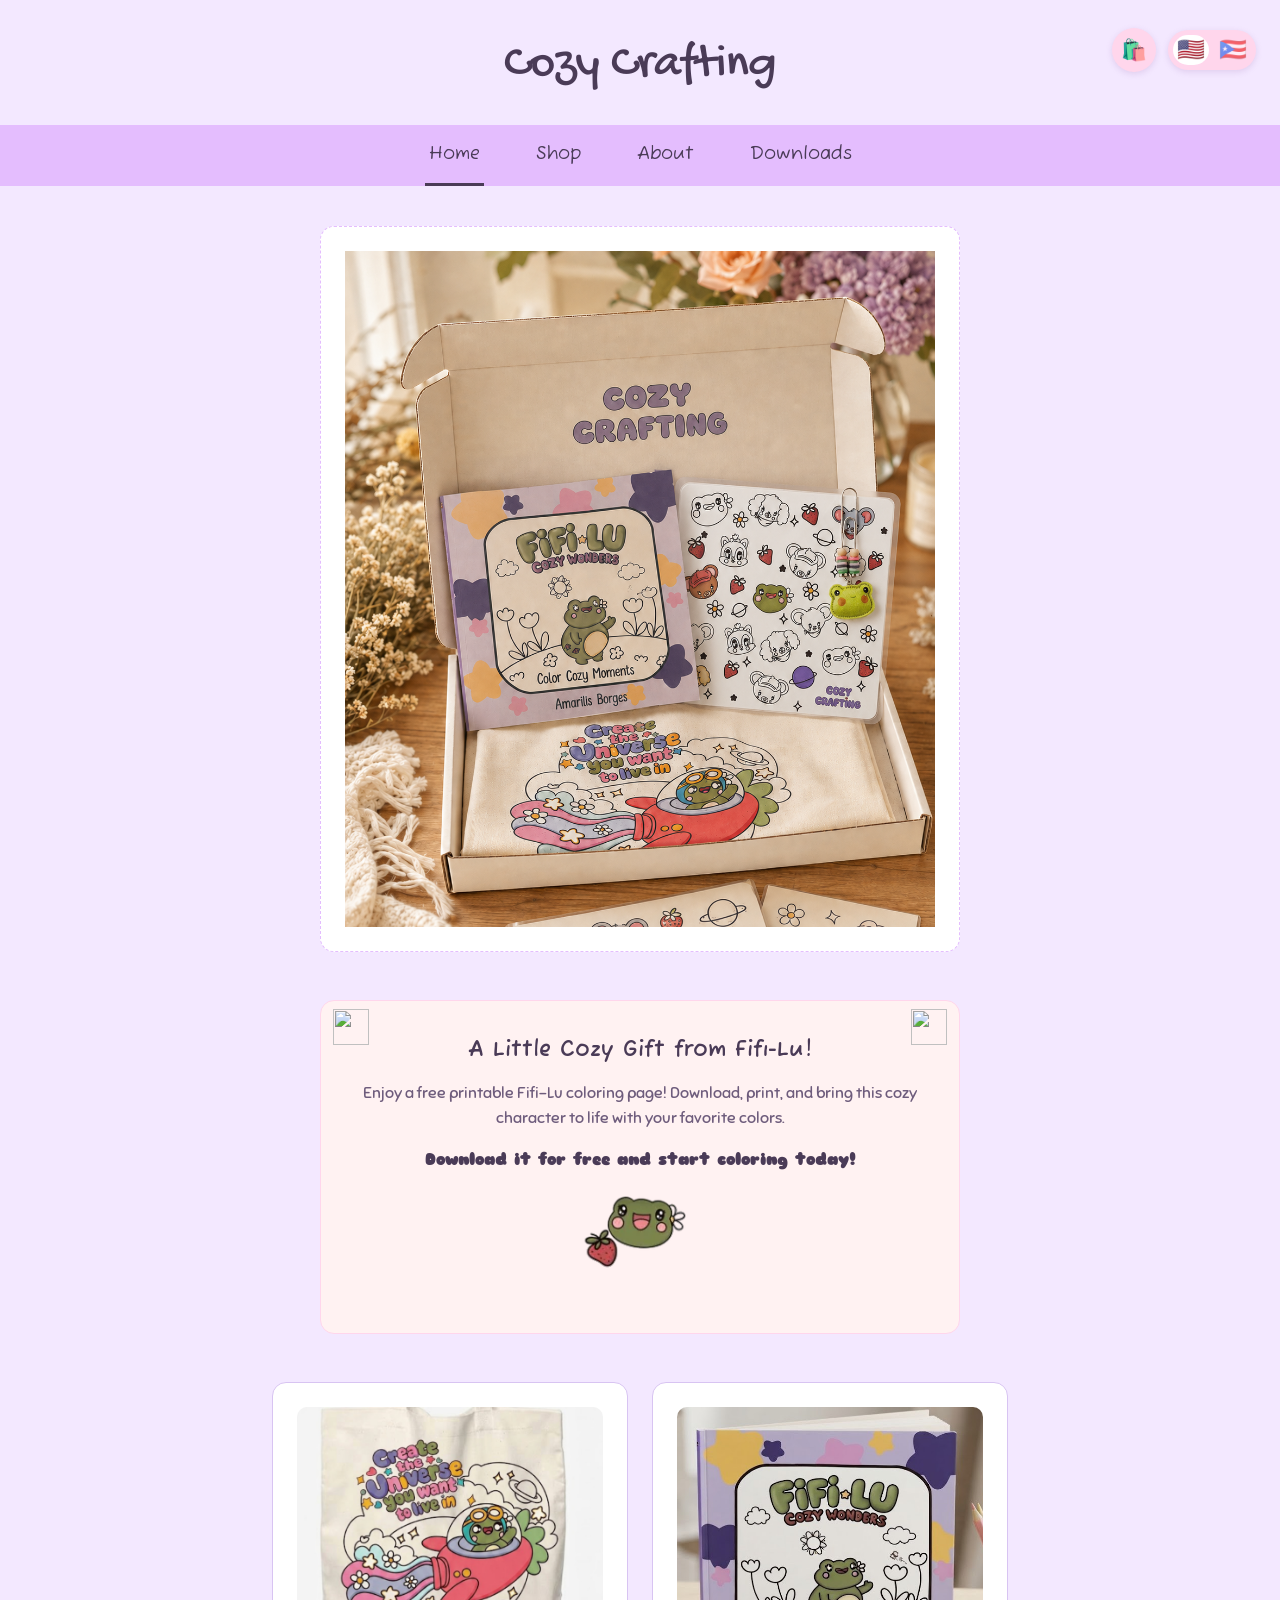
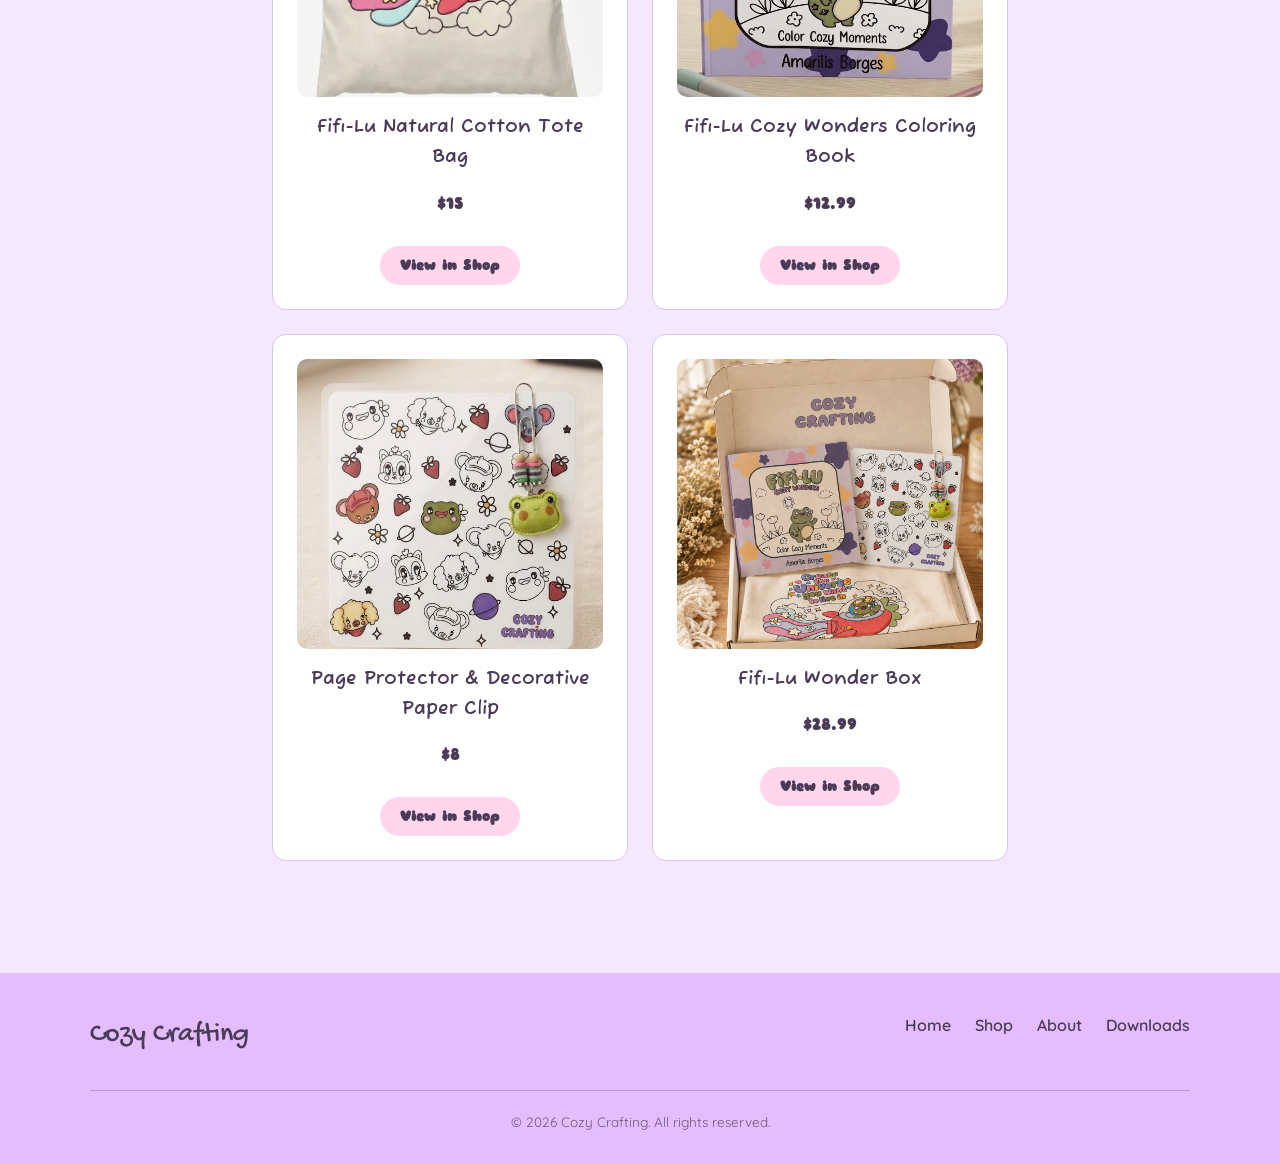
==== commit 11bc2ef6: "New File & Updated Nav" ====
--- a/index.html
+++ b/index.html
@@ -3,8 +3,12 @@
 <head>
   <meta charset="UTF-8" />
   <meta name="viewport" content="width=device-width, initial-scale=1.0" />
-  <link rel="icon" type="image/png" href="/assets/c2.png">
-  <link rel="apple-touch-icon" href="/assets/c2.png">
+  <link rel="icon" type="image/png" sizes="32x32" href="/favicon-32x32.png">
+  <link rel="icon" type="image/png" sizes="16x16" href="/favicon-16x16.png">
+  <link rel="shortcut icon" href="/favicon.ico">
+  <link rel="apple-touch-icon" sizes="180x180" href="/apple-touch-icon.png">
+  <link rel="manifest" href="/site.webmanifest">
+  <meta name="theme-color" content="#E4BDFE">
   <meta name="apple-mobile-web-app-title" content="Cozy Crafting">
   <title data-en="Cozy Crafting | Handmade with Love" data-es="Cozy Crafting | Hecho a Mano con Amor">Cozy Crafting | Handmade with Love</title>
   <link rel="stylesheet" href="styles.css" />
@@ -46,6 +50,7 @@
       <li><a href="index.html" class="active" data-en="Home" data-es="Inicio">Home</a></li>
       <li><a href="shop.html" data-en="Shop" data-es="Tienda">Shop</a></li>
       <li><a href="about.html" data-en="About" data-es="Acerca de">About</a></li>
+      <li><a href="downloads.html" data-en="Downloads" data-es="Descargas">Downloads</a></li>
     </ul>
   </nav>
 
@@ -102,7 +107,7 @@
           <img class="product-photo" src="/assets/box.png" alt="Fifi-Lu Wonder Box" data-lightbox tabindex="0" role="button" aria-label="Enlarge photo" />
           <h3 data-en="Fifi-Lu Wonder Box" data-es="Fifi-Lu Wonder Box">Fifi-Lu Wonder Box</h3>
           <p class="price-tag">$28.99</p>
-          <a class="shop-link" href="shop.html#page-protector" data-en="View in Shop" data-es="Ver en la Tienda">View in Shop</a>
+          <a class="shop-link" href="shop.html#wonder-box" data-en="View in Shop" data-es="Ver en la Tienda">View in Shop</a>
         </div>
       </section>
     </div>
@@ -117,6 +122,7 @@
           <li><a href="index.html" data-en="Home" data-es="Inicio">Home</a></li>
           <li><a href="shop.html" data-en="Shop" data-es="Tienda">Shop</a></li>
           <li><a href="about.html" data-en="About" data-es="Acerca de">About</a></li>
+          <li><a href="downloads.html" data-en="Downloads" data-es="Descargas">Downloads</a></li>
         </ul>
       </nav>
     </div>
--- a/styles.css
+++ b/styles.css
@@ -312,6 +312,54 @@
 
 .product-info .details-list li {
   margin-bottom: 0.35rem;
+}
+
+/* Downloads page */
+.downloads-section {
+  max-width: 48rem;
+  margin: 0 auto 3rem;
+}
+
+.downloads-section-heading {
+  font-family: var(--font-heading);
+  font-size: 1.6rem;
+  margin: 0 0 0.35rem;
+  text-align: center;
+}
+
+.downloads-section-subheading {
+  text-align: center;
+  color: var(--color-text-soft);
+  max-width: 34rem;
+  margin: 0 auto 2rem;
+}
+
+.worksheet-grid {
+  display: grid;
+  grid-template-columns: repeat(auto-fit, minmax(240px, 1fr));
+  gap: 1.5rem;
+}
+
+.worksheet-card {
+  display: flex;
+  flex-direction: column;
+  text-align: center;
+}
+
+.worksheet-card h3 {
+  font-family: var(--font-heading);
+  margin: 0 0 0.5rem;
+  font-size: 1.15rem;
+}
+
+.worksheet-card p {
+  color: var(--color-text-soft);
+  flex: 1;
+  margin: 0 0 1rem;
+}
+
+.worksheet-card .shop-link {
+  align-self: center;
 }
 
 /* About page */
